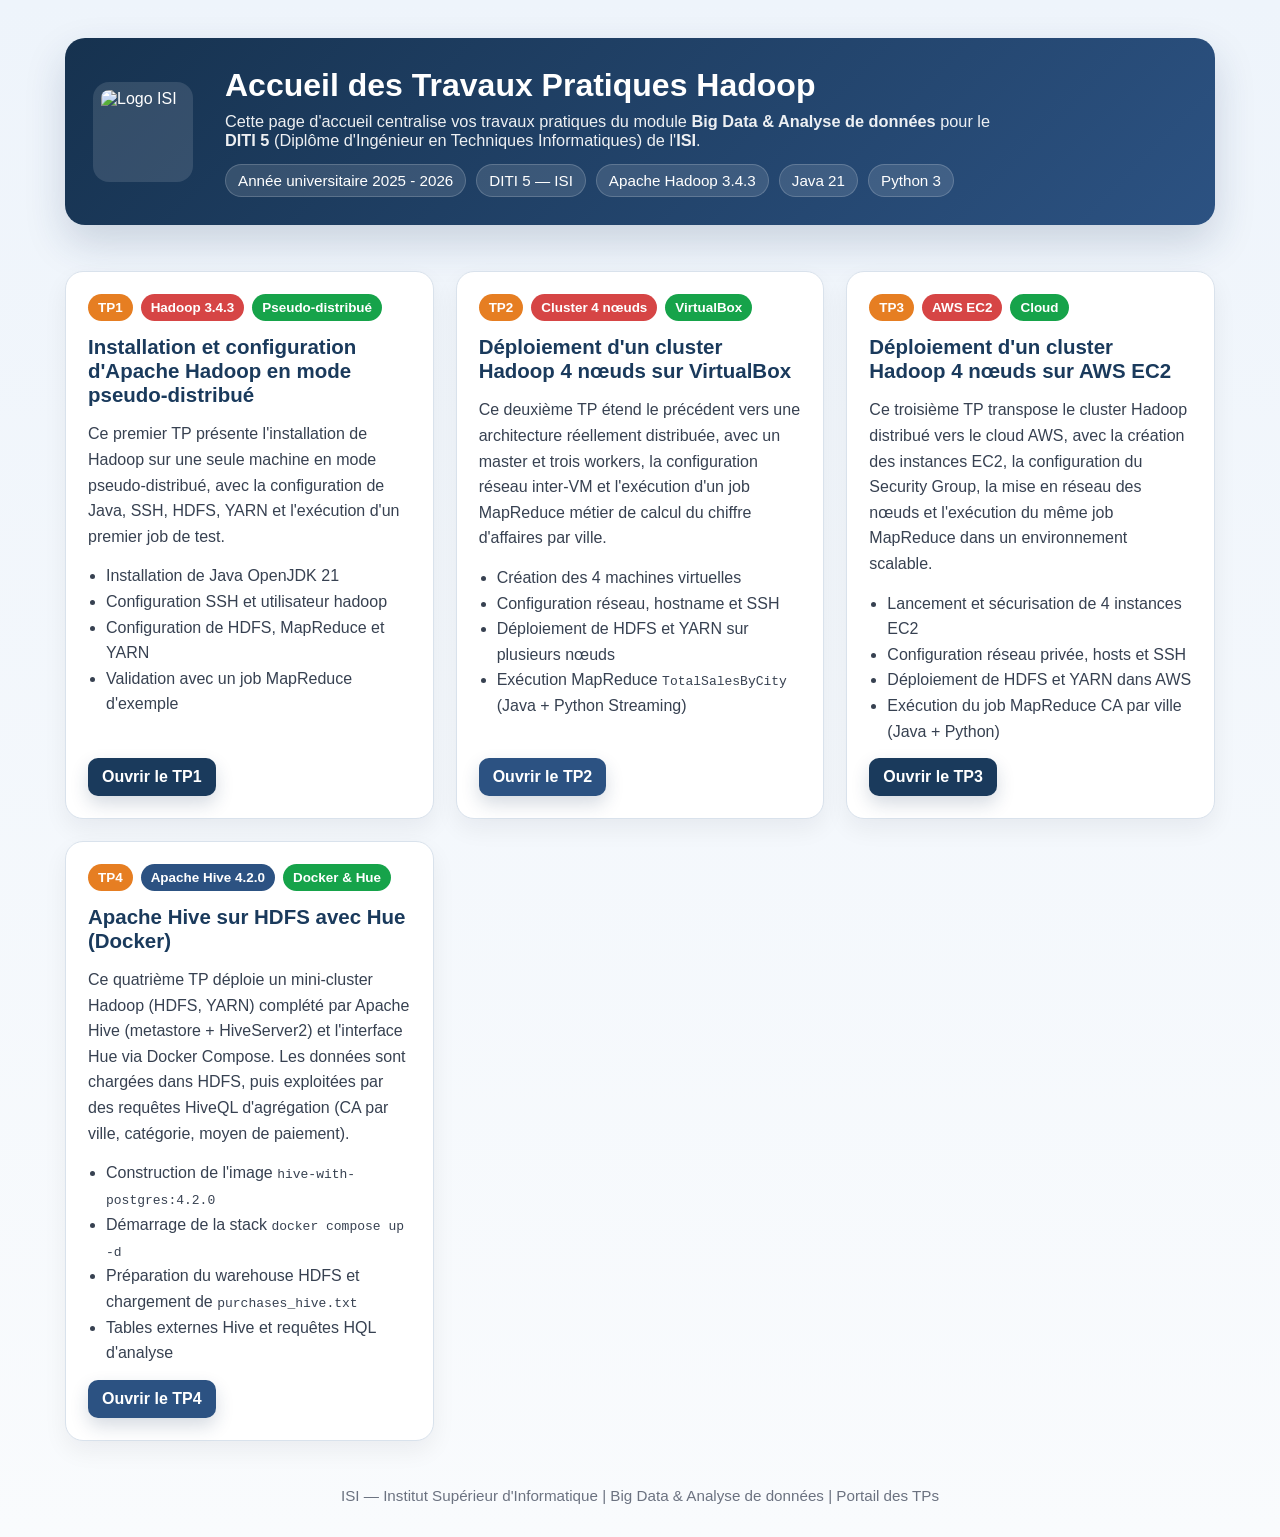
==== index.html @ 029f28c1 "Adapter le cours L3 IAGE en DITI 5 et ajouter MapReduce Python. Co-authored-by: Cursor <cursoragent@" ====
<!DOCTYPE html>
<html lang="fr">
<head>
  <meta charset="UTF-8">
  <meta name="viewport" content="width=device-width, initial-scale=1.0">
  <title>Accueil - Travaux Pratiques Hadoop</title>
  <style>
    :root {
      --primary: #1a3a5c;
      --primary-2: #2c5282;
      --accent: #e67e22;
      --bg: #f4f7fb;
      --card: #ffffff;
      --text: #1f2937;
      --muted: #6b7280;
      --border: #d9e2ec;
      --success: #1f9d55;
    }
    * { box-sizing: border-box; }
    body {
      margin: 0;
      font-family: 'Segoe UI', Tahoma, Geneva, Verdana, sans-serif;
      background: linear-gradient(180deg, #eef4fb 0%, #f9fbfd 100%);
      color: var(--text);
    }
    .container {
      width: min(1150px, calc(100% - 32px));
      margin: 0 auto;
    }
    .hero {
      padding: 38px 0 28px;
    }
    .hero-box {
      background: linear-gradient(135deg, #16324f 0%, #2c5282 100%);
      color: white;
      border-radius: 20px;
      padding: 28px;
      display: grid;
      grid-template-columns: 110px 1fr;
      gap: 22px;
      align-items: center;
      box-shadow: 0 18px 40px rgba(26, 58, 92, 0.18);
    }
    .hero img {
      width: 100px;
      height: 100px;
      object-fit: contain;
      background: rgba(255,255,255,0.12);
      border-radius: 16px;
      padding: 8px;
    }
    .hero h1 {
      margin: 0 0 8px;
      font-size: 2rem;
      line-height: 1.2;
    }
    .hero p {
      margin: 0;
      color: rgba(255,255,255,0.92);
      max-width: 780px;
      font-size: 1.02rem;
    }
    .meta {
      display: flex;
      flex-wrap: wrap;
      gap: 10px;
      margin-top: 14px;
    }
    .chip {
      background: rgba(255,255,255,0.12);
      border: 1px solid rgba(255,255,255,0.18);
      border-radius: 999px;
      padding: 7px 12px;
      font-size: 0.95rem;
    }
    .section-title {
      margin: 26px 0 14px;
      color: var(--primary);
      font-size: 1.4rem;
    }
    .intro {
      background: white;
      border: 1px solid var(--border);
      border-radius: 18px;
      padding: 20px 22px;
      box-shadow: 0 10px 24px rgba(15, 23, 42, 0.05);
    }
    .grid {
      display: grid;
      grid-template-columns: repeat(auto-fit, minmax(310px, 1fr));
      gap: 22px;
      margin: 18px 0 38px;
    }
    .card {
      background: var(--card);
      border: 1px solid var(--border);
      border-radius: 18px;
      padding: 22px;
      box-shadow: 0 10px 24px rgba(15, 23, 42, 0.06);
      display: flex;
      flex-direction: column;
      gap: 14px;
    }
    .card h3 {
      margin: 0;
      color: var(--primary);
      font-size: 1.28rem;
    }
    .badge-row {
      display: flex;
      gap: 8px;
      flex-wrap: wrap;
    }
    .badge {
      display: inline-block;
      padding: 6px 10px;
      border-radius: 999px;
      font-size: 0.84rem;
      font-weight: 700;
      color: white;
    }
    .b1 { background: #e67e22; }
    .b2 { background: #d64545; }
    .b3 { background: #16a34a; }
    .b4 { background: #2c5282; }
    .card p {
      margin: 0;
      color: #374151;
      line-height: 1.6;
    }
    .list {
      margin: 0;
      padding-left: 18px;
      color: #374151;
      line-height: 1.6;
    }
    .actions {
      margin-top: auto;
      display: flex;
      gap: 10px;
      flex-wrap: wrap;
    }
    .btn {
      display: inline-block;
      text-decoration: none;
      background: var(--primary);
      color: white;
      padding: 10px 14px;
      border-radius: 10px;
      font-weight: 600;
      box-shadow: 0 8px 18px rgba(26, 58, 92, 0.18);
    }
    .btn.secondary {
      background: var(--primary-2);
    }
    .info-strip {
      background: #edf7ff;
      border-left: 5px solid #2196f3;
      color: #0c5460;
      padding: 14px 16px;
      border-radius: 10px;
      margin-bottom: 28px;
    }
    footer {
      color: var(--muted);
      text-align: center;
      padding: 8px 0 34px;
      font-size: 0.95rem;
    }
    @media (max-width: 720px) {
      .hero-box { grid-template-columns: 1fr; text-align: center; }
      .hero img { margin: 0 auto; }
    }
  </style>
</head>
<body>
  <div class="container">
    <section class="hero">
      <div class="hero-box">
        <img src="logo.jpg" alt="Logo ISI">
        <div>
          <h1>Accueil des Travaux Pratiques Hadoop</h1>
          <p>
            Cette page d'accueil centralise vos travaux pratiques du module <strong>Big Data & Analyse de données</strong>
            pour le <strong>DITI 5</strong> (Diplôme d'Ingénieur en Techniques Informatiques) de l'<strong>ISI</strong>.
          </p>
          <div class="meta">
            <span class="chip">Année universitaire 2025 - 2026</span>
            <span class="chip">DITI 5 — ISI</span>
            <span class="chip">Apache Hadoop 3.4.3</span>
            <span class="chip">Java 21</span>
            <span class="chip">Python 3</span>
          </div>
        </div>
      </div>
    </section>




    <div class="grid">
      <article class="card">
        <div class="badge-row">
          <span class="badge b1">TP1</span>
          <span class="badge b2">Hadoop 3.4.3</span>
          <span class="badge b3">Pseudo-distribué</span>
        </div>
        <h3>Installation et configuration d'Apache Hadoop en mode pseudo-distribué</h3>
        <p>
          Ce premier TP présente l'installation de Hadoop sur une seule machine en mode pseudo-distribué, avec la configuration de Java,
          SSH, HDFS, YARN et l'exécution d'un premier job de test.
        </p>
        <ul class="list">
          <li>Installation de Java OpenJDK 21</li>
          <li>Configuration SSH et utilisateur hadoop</li>
          <li>Configuration de HDFS, MapReduce et YARN</li>
          <li>Validation avec un job MapReduce d'exemple</li>
        </ul>
        <div class="actions">
          <a class="btn" href="tp1.html">Ouvrir le TP1</a>
        </div>
      </article>

      <article class="card">
        <div class="badge-row">
          <span class="badge b1">TP2</span>
          <span class="badge b2">Cluster 4 nœuds</span>
          <span class="badge b3">VirtualBox</span>
        </div>
        <h3>Déploiement d'un cluster Hadoop 4 nœuds sur VirtualBox</h3>
        <p>
          Ce deuxième TP étend le précédent vers une architecture réellement distribuée, avec un master et trois workers,
          la configuration réseau inter-VM et l'exécution d'un job MapReduce métier de calcul du chiffre d'affaires par ville.
        </p>
        <ul class="list">
          <li>Création des 4 machines virtuelles</li>
          <li>Configuration réseau, hostname et SSH</li>
          <li>Déploiement de HDFS et YARN sur plusieurs nœuds</li>
          <li>Exécution MapReduce <code>TotalSalesByCity</code> (Java + Python Streaming)</li>
        </ul>
        <div class="actions">
          <a class="btn secondary" href="tp2.html">Ouvrir le TP2</a>
        </div>
      </article>

      <article class="card">
        <div class="badge-row">
          <span class="badge b1">TP3</span>
          <span class="badge b2">AWS EC2</span>
          <span class="badge b3">Cloud</span>
        </div>
        <h3>Déploiement d'un cluster Hadoop 4 nœuds sur AWS EC2</h3>
        <p>
          Ce troisième TP transpose le cluster Hadoop distribué vers le cloud AWS, avec la création des instances EC2,
          la configuration du Security Group, la mise en réseau des nœuds et l'exécution du même job MapReduce dans un environnement scalable.
        </p>
        <ul class="list">
          <li>Lancement et sécurisation de 4 instances EC2</li>
          <li>Configuration réseau privée, hosts et SSH</li>
          <li>Déploiement de HDFS et YARN dans AWS</li>
          <li>Exécution du job MapReduce CA par ville (Java + Python)</li>
        </ul>
        <div class="actions">
          <a class="btn" href="tp3.html">Ouvrir le TP3</a>
        </div>
      </article>

      <article class="card">
        <div class="badge-row">
          <span class="badge b1">TP4</span>
          <span class="badge b4">Apache Hive 4.2.0</span>
          <span class="badge b3">Docker &amp; Hue</span>
        </div>
        <h3>Apache Hive sur HDFS avec Hue (Docker)</h3>
        <p>
          Ce quatrième TP déploie un mini-cluster Hadoop (HDFS, YARN) complété par Apache Hive (metastore + HiveServer2) et l'interface Hue via Docker Compose.
          Les données sont chargées dans HDFS, puis exploitées par des requêtes HiveQL d'agrégation (CA par ville, catégorie, moyen de paiement).
        </p>
        <ul class="list">
          <li>Construction de l'image <code>hive-with-postgres:4.2.0</code></li>
          <li>Démarrage de la stack <code>docker compose up -d</code></li>
          <li>Préparation du warehouse HDFS et chargement de <code>purchases_hive.txt</code></li>
          <li>Tables externes Hive et requêtes HQL d'analyse</li>
        </ul>
        <div class="actions">
          <a class="btn secondary" href="tp4.html">Ouvrir le TP4</a>
        </div>
      </article>
    </div>

    <footer>
      ISI — Institut Supérieur d'Informatique | Big Data & Analyse de données | Portail des TPs
    </footer>
  </div>
</body>
</html>
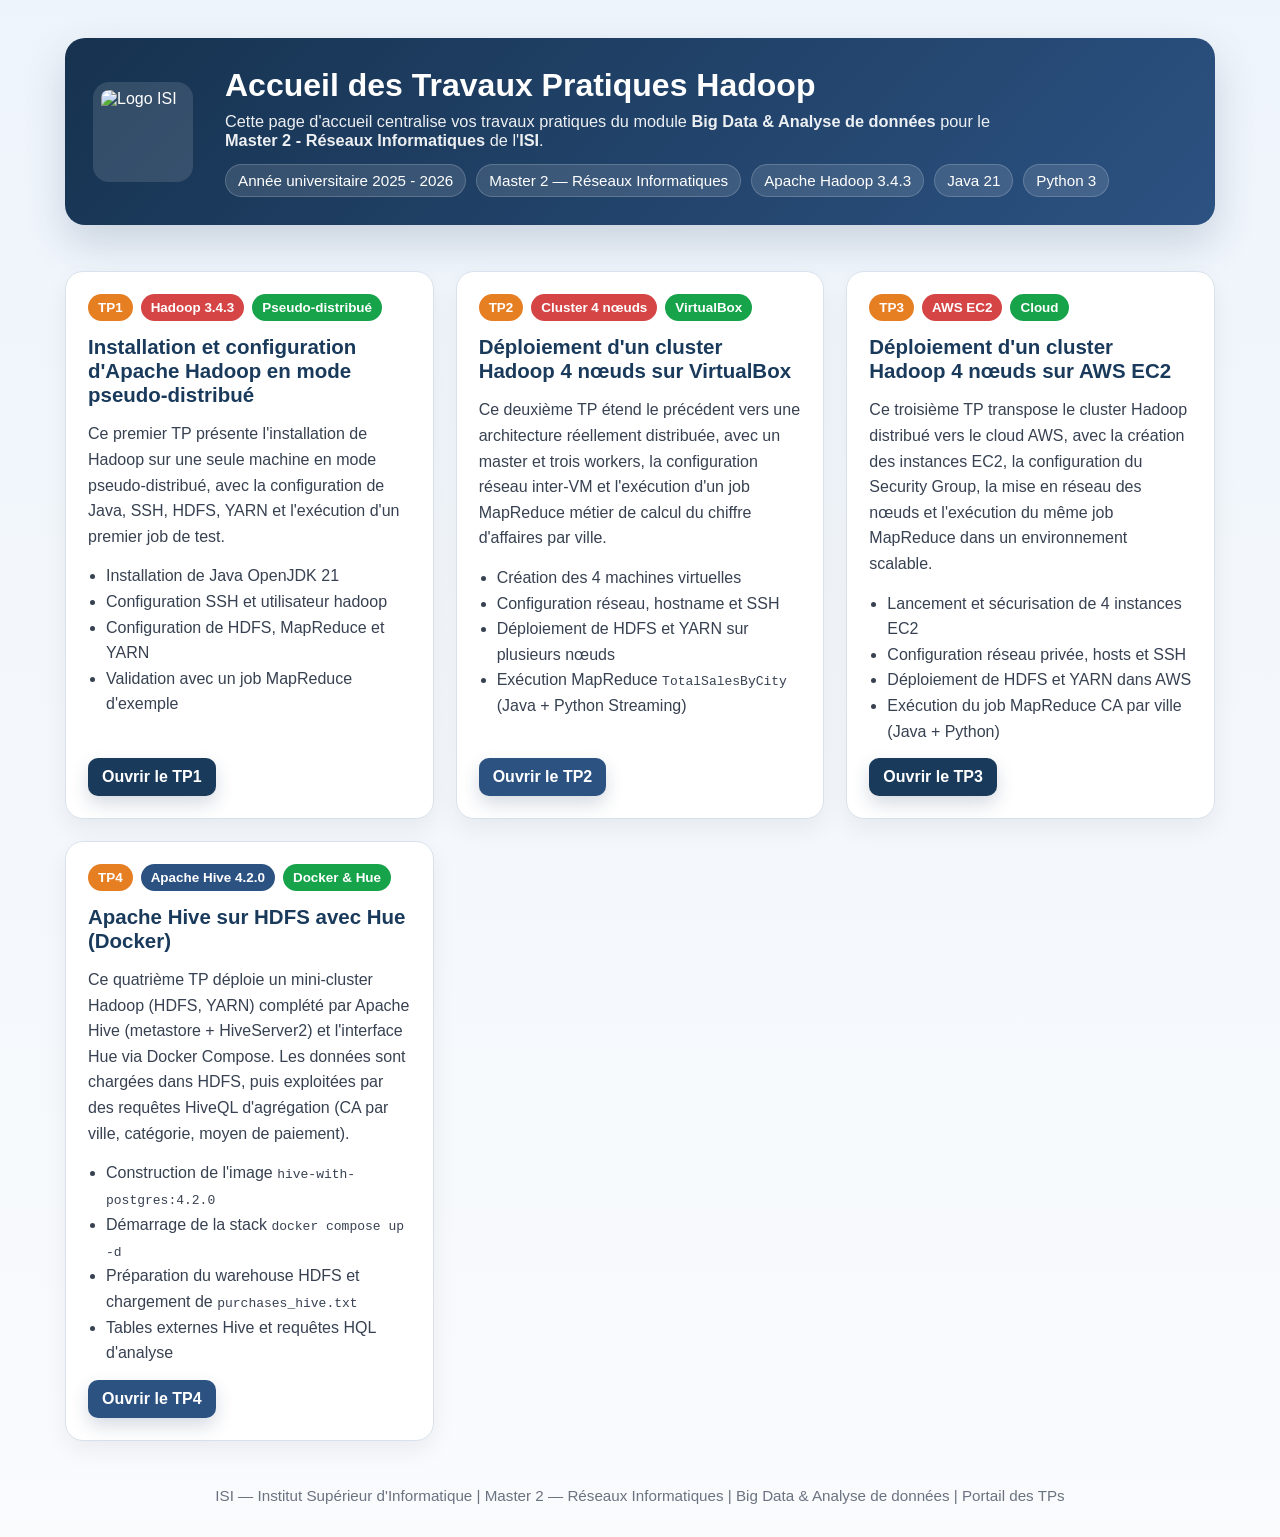
==== commit 40c43502: "Adapter les énoncés au Master 2 - Réseaux Informatiques. Co-authored-by: Cursor <cursoragent@cursor." ====
--- a/index.html
+++ b/index.html
@@ -182,11 +182,11 @@
           <h1>Accueil des Travaux Pratiques Hadoop</h1>
           <p>
             Cette page d'accueil centralise vos travaux pratiques du module <strong>Big Data & Analyse de données</strong>
-            pour le <strong>DITI 5</strong> (Diplôme d'Ingénieur en Techniques Informatiques) de l'<strong>ISI</strong>.
+            pour le <strong>Master 2 - Réseaux Informatiques</strong> de l'<strong>ISI</strong>.
           </p>
           <div class="meta">
             <span class="chip">Année universitaire 2025 - 2026</span>
-            <span class="chip">DITI 5 — ISI</span>
+            <span class="chip">Master 2 — Réseaux Informatiques</span>
             <span class="chip">Apache Hadoop 3.4.3</span>
             <span class="chip">Java 21</span>
             <span class="chip">Python 3</span>
@@ -289,7 +289,7 @@
     </div>
 
     <footer>
-      ISI — Institut Supérieur d'Informatique | Big Data & Analyse de données | Portail des TPs
+      ISI — Institut Supérieur d'Informatique | Master 2 — Réseaux Informatiques | Big Data & Analyse de données | Portail des TPs
     </footer>
   </div>
 </body>
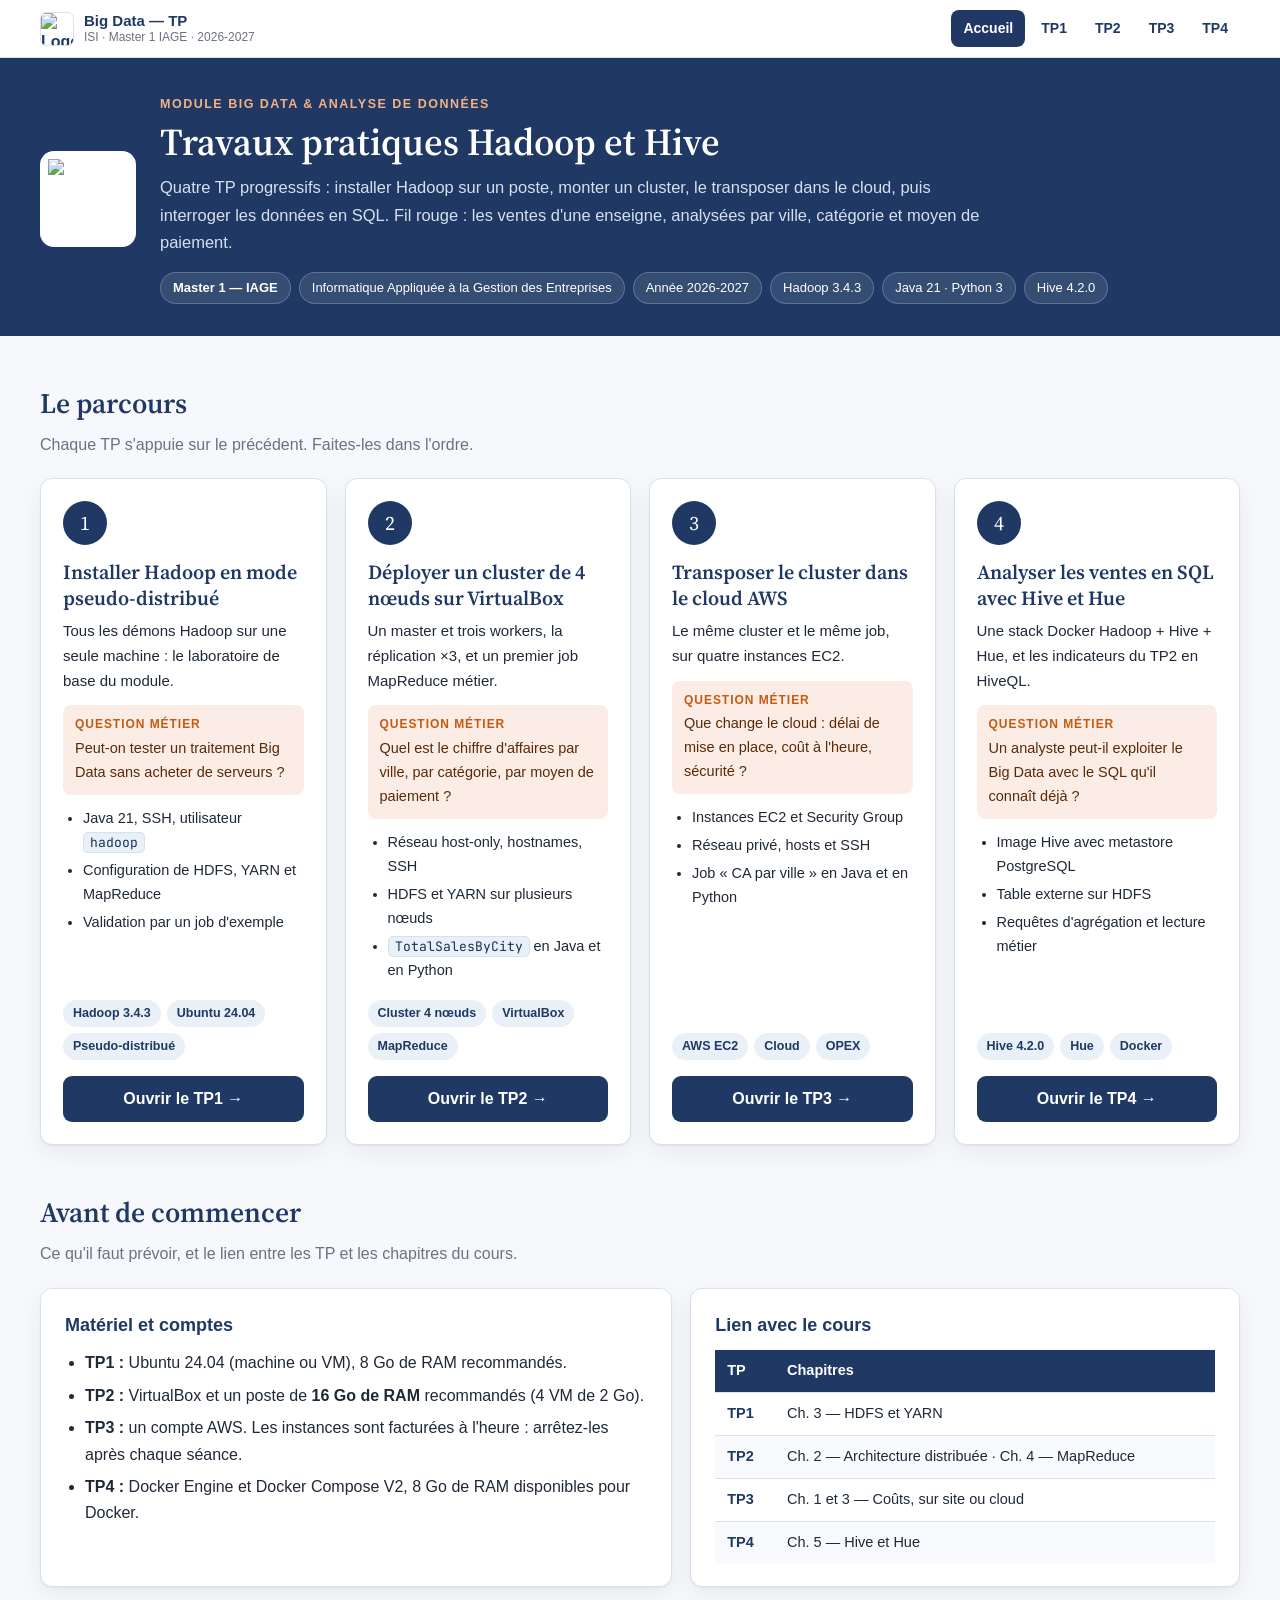
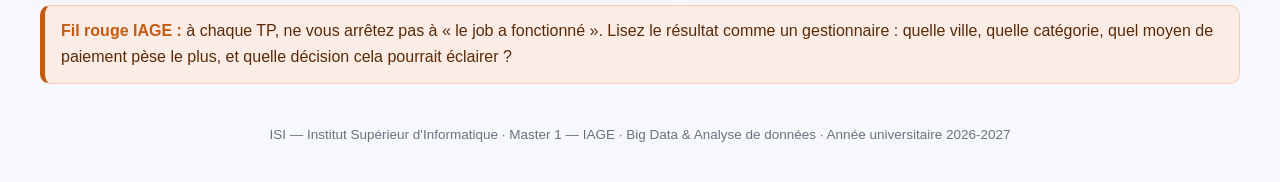
==== commit 6aea3e3d: "Adapter les travaux pratiques au Master 1 IAGE et mutualiser leur présentation. Co-authored-by: Curs" ====
--- a/index.html
+++ b/index.html
@@ -3,294 +3,172 @@
 <head>
   <meta charset="UTF-8">
   <meta name="viewport" content="width=device-width, initial-scale=1.0">
-  <title>Accueil - Travaux Pratiques Hadoop</title>
+  <title>Travaux pratiques Big Data — ISI M1 IAGE</title>
+  <meta name="description" content="Portail des travaux pratiques du module Big Data &amp; Analyse de données — ISI, Master 1 IAGE, année 2026-2027.">
+  <link rel="preconnect" href="https://fonts.googleapis.com">
+  <link rel="preconnect" href="https://fonts.gstatic.com" crossorigin>
+  <link href="https://fonts.googleapis.com/css2?family=JetBrains+Mono:wght@400;500&family=Source+Serif+4:opsz,wght@8..60,600&display=swap" rel="stylesheet">
+  <link rel="stylesheet" href="assets/tp.css">
   <style>
-    :root {
-      --primary: #1a3a5c;
-      --primary-2: #2c5282;
-      --accent: #e67e22;
-      --bg: #f4f7fb;
-      --card: #ffffff;
-      --text: #1f2937;
-      --muted: #6b7280;
-      --border: #d9e2ec;
-      --success: #1f9d55;
+    .wrap { max-width: 1240px; margin: 0 auto; padding: 0 20px; }
+    .section-title { font-family: var(--serif); font-weight: 600; color: var(--navy); font-size: 28px; margin: 44px 0 6px; }
+    .section-sub { color: var(--muted); margin: 0 0 20px; }
+    .tp-grid { display: grid; grid-template-columns: repeat(auto-fit, minmax(270px, 1fr)); gap: 18px; }
+    .tp-card { display: flex; flex-direction: column; padding: 22px; position: relative; overflow: hidden; }
+    .tp-num {
+      width: 44px; height: 44px; border-radius: 50%; display: flex; align-items: center; justify-content: center;
+      background: var(--navy); color: #fff; font-family: var(--serif); font-size: 20px; margin-bottom: 14px;
     }
-    * { box-sizing: border-box; }
-    body {
-      margin: 0;
-      font-family: 'Segoe UI', Tahoma, Geneva, Verdana, sans-serif;
-      background: linear-gradient(180deg, #eef4fb 0%, #f9fbfd 100%);
-      color: var(--text);
+    .tp-card h3 { font-family: var(--serif); font-weight: 600; color: var(--navy); font-size: 20px; line-height: 1.3; margin: 0 0 8px; }
+    .tp-card p { margin: 0 0 12px; font-size: 15px; }
+    .tp-q { background: var(--orange-tint); border-radius: 8px; padding: 10px 12px; font-size: 14.5px; color: #5a2a08; margin-bottom: 12px; }
+    .tp-q b { color: var(--orange); display: block; font-size: 12px; text-transform: uppercase; letter-spacing: .08em; margin-bottom: 2px; }
+    .tp-card ul { margin: 0 0 14px; padding-left: 20px; font-size: 14.5px; }
+    .tp-card li { margin-bottom: 4px; }
+    .tags { display: flex; flex-wrap: wrap; gap: 6px; margin: auto 0 16px; }
+    .tag { font-size: 12.5px; font-weight: 600; color: var(--navy); background: var(--navy-tint); border-radius: 999px; padding: 3px 10px; }
+    .btn {
+      display: inline-flex; align-items: center; justify-content: center; gap: 6px; text-decoration: none;
+      background: var(--navy); color: #fff; font-weight: 600; padding: 10px 16px; border-radius: 9px;
     }
-    .container {
-      width: min(1150px, calc(100% - 32px));
-      margin: 0 auto;
-    }
-    .hero {
-      padding: 38px 0 28px;
-    }
-    .hero-box {
-      background: linear-gradient(135deg, #16324f 0%, #2c5282 100%);
-      color: white;
-      border-radius: 20px;
-      padding: 28px;
-      display: grid;
-      grid-template-columns: 110px 1fr;
-      gap: 22px;
-      align-items: center;
-      box-shadow: 0 18px 40px rgba(26, 58, 92, 0.18);
-    }
-    .hero img {
-      width: 100px;
-      height: 100px;
-      object-fit: contain;
-      background: rgba(255,255,255,0.12);
-      border-radius: 16px;
-      padding: 8px;
-    }
-    .hero h1 {
-      margin: 0 0 8px;
-      font-size: 2rem;
-      line-height: 1.2;
-    }
-    .hero p {
-      margin: 0;
-      color: rgba(255,255,255,0.92);
-      max-width: 780px;
-      font-size: 1.02rem;
-    }
-    .meta {
-      display: flex;
-      flex-wrap: wrap;
-      gap: 10px;
-      margin-top: 14px;
-    }
-    .chip {
-      background: rgba(255,255,255,0.12);
-      border: 1px solid rgba(255,255,255,0.18);
-      border-radius: 999px;
-      padding: 7px 12px;
-      font-size: 0.95rem;
-    }
-    .section-title {
-      margin: 26px 0 14px;
-      color: var(--primary);
-      font-size: 1.4rem;
-    }
-    .intro {
-      background: white;
-      border: 1px solid var(--border);
-      border-radius: 18px;
-      padding: 20px 22px;
-      box-shadow: 0 10px 24px rgba(15, 23, 42, 0.05);
-    }
-    .grid {
-      display: grid;
-      grid-template-columns: repeat(auto-fit, minmax(310px, 1fr));
-      gap: 22px;
-      margin: 18px 0 38px;
-    }
-    .card {
-      background: var(--card);
-      border: 1px solid var(--border);
-      border-radius: 18px;
-      padding: 22px;
-      box-shadow: 0 10px 24px rgba(15, 23, 42, 0.06);
-      display: flex;
-      flex-direction: column;
-      gap: 14px;
-    }
-    .card h3 {
-      margin: 0;
-      color: var(--primary);
-      font-size: 1.28rem;
-    }
-    .badge-row {
-      display: flex;
-      gap: 8px;
-      flex-wrap: wrap;
-    }
-    .badge {
-      display: inline-block;
-      padding: 6px 10px;
-      border-radius: 999px;
-      font-size: 0.84rem;
-      font-weight: 700;
-      color: white;
-    }
-    .b1 { background: #e67e22; }
-    .b2 { background: #d64545; }
-    .b3 { background: #16a34a; }
-    .b4 { background: #2c5282; }
-    .card p {
-      margin: 0;
-      color: #374151;
-      line-height: 1.6;
-    }
-    .list {
-      margin: 0;
-      padding-left: 18px;
-      color: #374151;
-      line-height: 1.6;
-    }
-    .actions {
-      margin-top: auto;
-      display: flex;
-      gap: 10px;
-      flex-wrap: wrap;
-    }
-    .btn {
-      display: inline-block;
-      text-decoration: none;
-      background: var(--primary);
-      color: white;
-      padding: 10px 14px;
-      border-radius: 10px;
-      font-weight: 600;
-      box-shadow: 0 8px 18px rgba(26, 58, 92, 0.18);
-    }
-    .btn.secondary {
-      background: var(--primary-2);
-    }
-    .info-strip {
-      background: #edf7ff;
-      border-left: 5px solid #2196f3;
-      color: #0c5460;
-      padding: 14px 16px;
-      border-radius: 10px;
-      margin-bottom: 28px;
-    }
-    footer {
-      color: var(--muted);
-      text-align: center;
-      padding: 8px 0 34px;
-      font-size: 0.95rem;
-    }
-    @media (max-width: 720px) {
-      .hero-box { grid-template-columns: 1fr; text-align: center; }
-      .hero img { margin: 0 auto; }
-    }
+    .btn:hover { background: var(--orange); color: #fff; }
+    .two-col { display: grid; grid-template-columns: 1.15fr 1fr; gap: 18px; }
+    .two-col .card { padding: 22px 24px; }
+    .two-col h3 { margin: 0 0 10px; color: var(--navy); font-size: 18px; }
+    .two-col ul { margin: 0; padding-left: 20px; }
+    .two-col li { margin-bottom: 6px; }
+    .map td:first-child { white-space: nowrap; font-weight: 600; color: var(--navy); }
+    .fil { margin-top: 18px; }
+    @media (max-width: 860px) { .two-col { grid-template-columns: 1fr; } }
   </style>
 </head>
 <body>
-  <div class="container">
-    <section class="hero">
-      <div class="hero-box">
-        <img src="logo.jpg" alt="Logo ISI">
-        <div>
-          <h1>Accueil des Travaux Pratiques Hadoop</h1>
-          <p>
-            Cette page d'accueil centralise vos travaux pratiques du module <strong>Big Data & Analyse de données</strong>
-            pour le <strong>Master 2 - Réseaux Informatiques</strong> de l'<strong>ISI</strong>.
-          </p>
-          <div class="meta">
-            <span class="chip">Année universitaire 2025 - 2026</span>
-            <span class="chip">Master 2 — Réseaux Informatiques</span>
-            <span class="chip">Apache Hadoop 3.4.3</span>
-            <span class="chip">Java 21</span>
-            <span class="chip">Python 3</span>
-          </div>
-        </div>
+<header class="topbar">
+  <div class="topbar-inner">
+    <a class="brand" href="index.html"><img src="logo.jpg" alt="Logo ISI"><span>Big Data — TP<small>ISI · Master 1 IAGE · 2026-2027</small></span></a>
+    <nav class="nav" aria-label="Navigation des TP">
+      <a href="index.html">Accueil</a>
+      <a href="tp1.html">TP1</a>
+      <a href="tp2.html">TP2</a>
+      <a href="tp3.html">TP3</a>
+      <a href="tp4.html">TP4</a>
+    </nav>
+  </div>
+</header>
+
+<header class="doc-hero">
+  <div class="doc-hero-inner">
+    <div class="logo-tile"><img src="logo.jpg" alt="Logo ISI"></div>
+    <div>
+      <p class="eyebrow">Module Big Data &amp; Analyse de données</p>
+      <h1>Travaux pratiques Hadoop et Hive</h1>
+      <p class="lead">Quatre TP progressifs : installer Hadoop sur un poste, monter un cluster, le transposer dans le cloud, puis interroger les données en SQL. Fil rouge : les ventes d'une enseigne, analysées par ville, catégorie et moyen de paiement.</p>
+      <div class="chips">
+        <span class="chip"><b>Master 1 — IAGE</b></span>
+        <span class="chip">Informatique Appliquée à la Gestion des Entreprises</span>
+        <span class="chip">Année 2026-2027</span>
+        <span class="chip">Hadoop 3.4.3</span>
+        <span class="chip">Java 21 · Python 3</span>
+        <span class="chip">Hive 4.2.0</span>
       </div>
-    </section>
+    </div>
+  </div>
+</header>
 
+<main class="wrap">
+  <h2 class="section-title">Le parcours</h2>
+  <p class="section-sub">Chaque TP s'appuie sur le précédent. Faites-les dans l'ordre.</p>
 
+  <div class="tp-grid">
+    <article class="card tp-card">
+      <div class="tp-num">1</div>
+      <h3>Installer Hadoop en mode pseudo-distribué</h3>
+      <p>Tous les démons Hadoop sur une seule machine : le laboratoire de base du module.</p>
+      <div class="tp-q"><b>Question métier</b>Peut-on tester un traitement Big Data sans acheter de serveurs ?</div>
+      <ul>
+        <li>Java 21, SSH, utilisateur <code>hadoop</code></li>
+        <li>Configuration de HDFS, YARN et MapReduce</li>
+        <li>Validation par un job d'exemple</li>
+      </ul>
+      <div class="tags"><span class="tag">Hadoop 3.4.3</span><span class="tag">Ubuntu 24.04</span><span class="tag">Pseudo-distribué</span></div>
+      <a class="btn" href="tp1.html">Ouvrir le TP1 →</a>
+    </article>
 
+    <article class="card tp-card">
+      <div class="tp-num">2</div>
+      <h3>Déployer un cluster de 4 nœuds sur VirtualBox</h3>
+      <p>Un master et trois workers, la réplication ×3, et un premier job MapReduce métier.</p>
+      <div class="tp-q"><b>Question métier</b>Quel est le chiffre d'affaires par ville, par catégorie, par moyen de paiement ?</div>
+      <ul>
+        <li>Réseau host-only, hostnames, SSH</li>
+        <li>HDFS et YARN sur plusieurs nœuds</li>
+        <li><code>TotalSalesByCity</code> en Java et en Python</li>
+      </ul>
+      <div class="tags"><span class="tag">Cluster 4 nœuds</span><span class="tag">VirtualBox</span><span class="tag">MapReduce</span></div>
+      <a class="btn" href="tp2.html">Ouvrir le TP2 →</a>
+    </article>
 
-    <div class="grid">
-      <article class="card">
-        <div class="badge-row">
-          <span class="badge b1">TP1</span>
-          <span class="badge b2">Hadoop 3.4.3</span>
-          <span class="badge b3">Pseudo-distribué</span>
-        </div>
-        <h3>Installation et configuration d'Apache Hadoop en mode pseudo-distribué</h3>
-        <p>
-          Ce premier TP présente l'installation de Hadoop sur une seule machine en mode pseudo-distribué, avec la configuration de Java,
-          SSH, HDFS, YARN et l'exécution d'un premier job de test.
-        </p>
-        <ul class="list">
-          <li>Installation de Java OpenJDK 21</li>
-          <li>Configuration SSH et utilisateur hadoop</li>
-          <li>Configuration de HDFS, MapReduce et YARN</li>
-          <li>Validation avec un job MapReduce d'exemple</li>
-        </ul>
-        <div class="actions">
-          <a class="btn" href="tp1.html">Ouvrir le TP1</a>
-        </div>
-      </article>
+    <article class="card tp-card">
+      <div class="tp-num">3</div>
+      <h3>Transposer le cluster dans le cloud AWS</h3>
+      <p>Le même cluster et le même job, sur quatre instances EC2.</p>
+      <div class="tp-q"><b>Question métier</b>Que change le cloud : délai de mise en place, coût à l'heure, sécurité ?</div>
+      <ul>
+        <li>Instances EC2 et Security Group</li>
+        <li>Réseau privé, hosts et SSH</li>
+        <li>Job « CA par ville » en Java et en Python</li>
+      </ul>
+      <div class="tags"><span class="tag">AWS EC2</span><span class="tag">Cloud</span><span class="tag">OPEX</span></div>
+      <a class="btn" href="tp3.html">Ouvrir le TP3 →</a>
+    </article>
 
-      <article class="card">
-        <div class="badge-row">
-          <span class="badge b1">TP2</span>
-          <span class="badge b2">Cluster 4 nœuds</span>
-          <span class="badge b3">VirtualBox</span>
-        </div>
-        <h3>Déploiement d'un cluster Hadoop 4 nœuds sur VirtualBox</h3>
-        <p>
-          Ce deuxième TP étend le précédent vers une architecture réellement distribuée, avec un master et trois workers,
-          la configuration réseau inter-VM et l'exécution d'un job MapReduce métier de calcul du chiffre d'affaires par ville.
-        </p>
-        <ul class="list">
-          <li>Création des 4 machines virtuelles</li>
-          <li>Configuration réseau, hostname et SSH</li>
-          <li>Déploiement de HDFS et YARN sur plusieurs nœuds</li>
-          <li>Exécution MapReduce <code>TotalSalesByCity</code> (Java + Python Streaming)</li>
-        </ul>
-        <div class="actions">
-          <a class="btn secondary" href="tp2.html">Ouvrir le TP2</a>
-        </div>
-      </article>
+    <article class="card tp-card">
+      <div class="tp-num">4</div>
+      <h3>Analyser les ventes en SQL avec Hive et Hue</h3>
+      <p>Une stack Docker Hadoop + Hive + Hue, et les indicateurs du TP2 en HiveQL.</p>
+      <div class="tp-q"><b>Question métier</b>Un analyste peut-il exploiter le Big Data avec le SQL qu'il connaît déjà ?</div>
+      <ul>
+        <li>Image Hive avec metastore PostgreSQL</li>
+        <li>Table externe sur HDFS</li>
+        <li>Requêtes d'agrégation et lecture métier</li>
+      </ul>
+      <div class="tags"><span class="tag">Hive 4.2.0</span><span class="tag">Hue</span><span class="tag">Docker</span></div>
+      <a class="btn" href="tp4.html">Ouvrir le TP4 →</a>
+    </article>
+  </div>
 
-      <article class="card">
-        <div class="badge-row">
-          <span class="badge b1">TP3</span>
-          <span class="badge b2">AWS EC2</span>
-          <span class="badge b3">Cloud</span>
-        </div>
-        <h3>Déploiement d'un cluster Hadoop 4 nœuds sur AWS EC2</h3>
-        <p>
-          Ce troisième TP transpose le cluster Hadoop distribué vers le cloud AWS, avec la création des instances EC2,
-          la configuration du Security Group, la mise en réseau des nœuds et l'exécution du même job MapReduce dans un environnement scalable.
-        </p>
-        <ul class="list">
-          <li>Lancement et sécurisation de 4 instances EC2</li>
-          <li>Configuration réseau privée, hosts et SSH</li>
-          <li>Déploiement de HDFS et YARN dans AWS</li>
-          <li>Exécution du job MapReduce CA par ville (Java + Python)</li>
-        </ul>
-        <div class="actions">
-          <a class="btn" href="tp3.html">Ouvrir le TP3</a>
-        </div>
-      </article>
+  <h2 class="section-title">Avant de commencer</h2>
+  <p class="section-sub">Ce qu'il faut prévoir, et le lien entre les TP et les chapitres du cours.</p>
+  <div class="two-col">
+    <div class="card">
+      <h3>Matériel et comptes</h3>
+      <ul>
+        <li><strong>TP1 :</strong> Ubuntu 24.04 (machine ou VM), 8 Go de RAM recommandés.</li>
+        <li><strong>TP2 :</strong> VirtualBox et un poste de <strong>16 Go de RAM</strong> recommandés (4 VM de 2 Go).</li>
+        <li><strong>TP3 :</strong> un compte AWS. Les instances sont facturées à l'heure : arrêtez-les après chaque séance.</li>
+        <li><strong>TP4 :</strong> Docker Engine et Docker Compose V2, 8 Go de RAM disponibles pour Docker.</li>
+      </ul>
+    </div>
+    <div class="card">
+      <h3>Lien avec le cours</h3>
+      <table class="map">
+        <thead><tr><th>TP</th><th>Chapitres</th></tr></thead>
+        <tbody>
+          <tr><td>TP1</td><td>Ch. 3 — HDFS et YARN</td></tr>
+          <tr><td>TP2</td><td>Ch. 2 — Architecture distribuée · Ch. 4 — MapReduce</td></tr>
+          <tr><td>TP3</td><td>Ch. 1 et 3 — Coûts, sur site ou cloud</td></tr>
+          <tr><td>TP4</td><td>Ch. 5 — Hive et Hue</td></tr>
+        </tbody>
+      </table>
+    </div>
+  </div>
 
-      <article class="card">
-        <div class="badge-row">
-          <span class="badge b1">TP4</span>
-          <span class="badge b4">Apache Hive 4.2.0</span>
-          <span class="badge b3">Docker &amp; Hue</span>
-        </div>
-        <h3>Apache Hive sur HDFS avec Hue (Docker)</h3>
-        <p>
-          Ce quatrième TP déploie un mini-cluster Hadoop (HDFS, YARN) complété par Apache Hive (metastore + HiveServer2) et l'interface Hue via Docker Compose.
-          Les données sont chargées dans HDFS, puis exploitées par des requêtes HiveQL d'agrégation (CA par ville, catégorie, moyen de paiement).
-        </p>
-        <ul class="list">
-          <li>Construction de l'image <code>hive-with-postgres:4.2.0</code></li>
-          <li>Démarrage de la stack <code>docker compose up -d</code></li>
-          <li>Préparation du warehouse HDFS et chargement de <code>purchases_hive.txt</code></li>
-          <li>Tables externes Hive et requêtes HQL d'analyse</li>
-        </ul>
-        <div class="actions">
-          <a class="btn secondary" href="tp4.html">Ouvrir le TP4</a>
-        </div>
-      </article>
-    </div>
+  <div class="box box-metier fil">
+    <strong>Fil rouge IAGE :</strong> à chaque TP, ne vous arrêtez pas à « le job a fonctionné ». Lisez le résultat comme un gestionnaire : quelle ville, quelle catégorie, quel moyen de paiement pèse le plus, et quelle décision cela pourrait éclairer ?
+  </div>
+</main>
 
-    <footer>
-      ISI — Institut Supérieur d'Informatique | Master 2 — Réseaux Informatiques | Big Data & Analyse de données | Portail des TPs
-    </footer>
-  </div>
+<footer class="site-footer" style="margin-top:32px">ISI — Institut Supérieur d'Informatique · Master 1 — IAGE · Big Data &amp; Analyse de données · Année universitaire 2026-2027</footer>
+<script src="assets/tp.js"></script>
 </body>
 </html>
--- a/assets/tp.css
+++ b/assets/tp.css
@@ -0,0 +1,334 @@
+/* ==========================================================================
+   Plateforme TP Big Data — ISI — Master 1 IAGE
+   Feuille de style commune (accueil + TP1 à TP4)
+   Palette alignée sur les supports de cours : bleu marine + orange
+   ========================================================================== */
+
+:root {
+  --navy: #1f3864;
+  --navy-2: #2c4f86;
+  --navy-tint: #eaf0f8;
+  --orange: #c55a11;
+  --orange-tint: #fbede6;
+  --text: #1f2937;
+  --muted: #6b7280;
+  --border: #d9e1ec;
+  --bg: #f6f8fb;
+  --card: #ffffff;
+  --green: #1e7d4f;
+  --green-tint: #e6f4ec;
+  --blue: #1d6fb8;
+  --blue-tint: #e8f2fc;
+  --amber: #a15c00;
+  --amber-tint: #fff4df;
+
+  /* Blocs de code : fond marine et accents orange de la charte du cours */
+  --code-bg: #13233f;
+  --code-fg: #e4eaf4;
+  --code-border: #24385e;
+  --code-shell: #c55a11;
+  --code-xml: #a9c0de;
+  --code-java: #f4b183;
+  --code-python: #8fb8e8;
+  --code-yaml: #ffd98a;
+  --code-sql: #e07b39;
+  --code-docker: #6f9bd8;
+  --code-ini: #ffd98a;
+  --code-plain: #7f8fa9;
+  /* Coloration syntaxique */
+  --syn-cmd: #f4b183;      /* commandes, mots-clés : orange clair */
+  --syn-str: #a9c0de;      /* chaînes, valeurs : bleu clair */
+  --syn-var: #ffd98a;      /* variables, clés, propriétés : or */
+  --syn-num: #8fb8e8;      /* nombres, options, classes : bleu ciel */
+  --syn-com: #7f8fa9;      /* commentaires : gris bleuté */
+  --syn-punc: #aab6cb;     /* ponctuation */
+
+  --serif: "Source Serif 4", Cambria, Georgia, "Times New Roman", serif;
+  --sans: -apple-system, BlinkMacSystemFont, "Segoe UI", Roboto, "Helvetica Neue", Arial, sans-serif;
+  --mono: "JetBrains Mono", Consolas, Monaco, "Courier New", monospace;
+  --radius: 12px;
+  --shadow: 0 1px 2px rgba(15, 23, 42, .05), 0 8px 24px rgba(15, 23, 42, .06);
+}
+
+* { box-sizing: border-box; }
+html { scroll-behavior: smooth; scroll-padding-top: 84px; }
+body {
+  margin: 0;
+  background: var(--bg);
+  color: var(--text);
+  font-family: var(--sans);
+  font-size: 16px;
+  line-height: 1.65;
+  -webkit-font-smoothing: antialiased;
+}
+a { color: var(--navy-2); text-underline-offset: 2px; }
+a:hover { color: var(--orange); }
+img { max-width: 100%; }
+
+/* ---------- Barre de navigation ---------- */
+.topbar {
+  position: sticky; top: 0; z-index: 50;
+  background: rgba(255, 255, 255, .92);
+  backdrop-filter: saturate(160%) blur(8px);
+  border-bottom: 1px solid var(--border);
+}
+.topbar-inner {
+  max-width: 1240px; margin: 0 auto; padding: 10px 20px;
+  display: flex; align-items: center; justify-content: space-between; gap: 16px; flex-wrap: wrap;
+}
+.brand { display: flex; align-items: center; gap: 10px; text-decoration: none; color: var(--navy); font-weight: 700; }
+.brand img { width: 34px; height: 34px; object-fit: contain; border-radius: 6px; background: #fff; border: 1px solid var(--border); }
+.brand small { display: block; font-weight: 500; color: var(--muted); font-size: 12px; line-height: 1.2; }
+.brand span { line-height: 1.2; font-size: 15px; }
+.nav { display: flex; gap: 4px; flex-wrap: wrap; }
+.nav a {
+  text-decoration: none; color: var(--navy); font-weight: 600; font-size: 14px;
+  padding: 7px 12px; border-radius: 8px;
+}
+.nav a:hover { background: var(--navy-tint); color: var(--navy); }
+.nav a.active { background: var(--navy); color: #fff; }
+
+/* ---------- En-tête de document ---------- */
+.doc-hero {
+  background: var(--navy);
+  color: #fff;
+}
+.doc-hero-inner {
+  max-width: 1240px; margin: 0 auto; padding: 36px 20px 32px;
+  display: grid; grid-template-columns: 96px 1fr; gap: 24px; align-items: center;
+}
+.doc-hero .logo-tile {
+  width: 96px; height: 96px; background: #fff; border-radius: 14px; padding: 8px;
+  display: flex; align-items: center; justify-content: center;
+}
+.doc-hero .logo-tile img { width: 100%; height: 100%; object-fit: contain; }
+.eyebrow {
+  text-transform: uppercase; letter-spacing: .12em; font-size: 12.5px; font-weight: 700; color: #f4b183; margin: 0 0 6px;
+}
+.doc-hero h1 {
+  font-family: var(--serif); font-weight: 600; font-size: clamp(26px, 3.4vw, 38px); line-height: 1.15; margin: 0 0 10px;
+}
+.doc-hero .lead { margin: 0; color: #d7e0ee; max-width: 820px; font-size: 16.5px; }
+.chips { display: flex; flex-wrap: wrap; gap: 8px; margin-top: 16px; }
+.chip {
+  display: inline-flex; align-items: center; gap: 6px;
+  background: rgba(255, 255, 255, .1); border: 1px solid rgba(255, 255, 255, .22);
+  border-radius: 999px; padding: 4px 12px; font-size: 13px; color: #fff; white-space: nowrap;
+}
+.chip b { font-weight: 700; }
+
+/* ---------- Fiche du TP (cartes sous l'en-tête) ---------- */
+.brief {
+  max-width: 1240px; margin: -18px auto 0; padding: 0 20px;
+  display: grid; grid-template-columns: repeat(auto-fit, minmax(240px, 1fr)); gap: 14px; position: relative;
+}
+.brief .card { padding: 16px 18px; }
+.brief h3 { margin: 0 0 4px; font-size: 12.5px; text-transform: uppercase; letter-spacing: .08em; color: var(--muted); font-family: var(--sans); }
+.brief p { margin: 0; font-size: 15px; }
+.brief .card.metier { background: var(--orange-tint); border-color: #f2cdb8; }
+.brief .card.metier h3 { color: var(--orange); }
+
+.card {
+  background: var(--card); border: 1px solid var(--border); border-radius: var(--radius); box-shadow: var(--shadow);
+}
+
+/* ---------- Mise en page document : sommaire + contenu ---------- */
+.doc-layout {
+  max-width: 1240px; margin: 28px auto 0; padding: 0 20px 40px;
+  display: grid; grid-template-columns: 250px minmax(0, 1fr); gap: 32px; align-items: start;
+}
+.toc {
+  position: sticky; top: 76px; max-height: calc(100vh - 96px); overflow: auto;
+  font-size: 14px; padding: 16px 14px;
+}
+.toc h2 { font-size: 12.5px; text-transform: uppercase; letter-spacing: .1em; color: var(--muted); margin: 0 0 8px; padding: 0 8px; border: 0; font-family: var(--sans); }
+.toc ol { list-style: none; margin: 0; padding: 0; }
+.toc li { margin: 0; }
+.toc a {
+  display: block; text-decoration: none; color: var(--text); padding: 5px 8px; border-radius: 6px; line-height: 1.35;
+  border-left: 3px solid transparent;
+}
+.toc a:hover { background: var(--navy-tint); }
+.toc a.current { color: var(--navy); font-weight: 600; border-left-color: var(--orange); background: var(--navy-tint); }
+
+.doc {
+  background: var(--card); border: 1px solid var(--border); border-radius: var(--radius); box-shadow: var(--shadow);
+  padding: 8px 44px 36px; min-width: 0;
+}
+.doc > *:first-child { margin-top: 28px; }
+
+/* ---------- Titres ---------- */
+.doc h2 {
+  font-family: var(--serif); font-weight: 600; font-size: 26px; color: var(--navy); line-height: 1.25;
+  margin: 44px 0 14px; padding-top: 18px; border-top: 1px solid var(--border);
+}
+.doc > h2:first-of-type { border-top: 0; padding-top: 0; }
+.doc h3 { font-size: 19px; color: var(--navy-2); margin: 28px 0 10px; line-height: 1.3; }
+.doc h4 { font-size: 16.5px; color: var(--navy-2); margin: 22px 0 8px; }
+.doc p, .doc li { max-width: 78ch; }
+.doc ul, .doc ol { padding-left: 24px; }
+.doc li { margin-bottom: 6px; }
+.doc hr { display: none; }
+
+/* ---------- Code ---------- */
+code { font-family: var(--mono); font-size: .9em; }
+:not(pre) > code {
+  background: var(--navy-tint); color: #17325a; padding: 1px 6px; border-radius: 5px; border: 1px solid #d6e1f0;
+  overflow-wrap: anywhere;
+}
+.code-wrap { position: relative; margin: 14px 0 18px; }
+pre {
+  background: var(--code-bg); color: var(--code-fg);
+  border: 1px solid var(--code-border); border-left: 4px solid var(--code-shell); border-radius: 10px;
+  padding: 16px 18px; margin: 14px 0 18px;
+  overflow-x: auto; font-family: var(--mono); font-size: 13.5px; line-height: 1.6; tab-size: 4;
+  white-space: pre;
+}
+.code-wrap pre { margin: 0; padding-top: 30px; }
+pre code { background: transparent !important; color: inherit !important; padding: 0 !important; border: 0 !important; font-size: inherit; }
+pre.xml, pre:has(code.language-xml), pre:has(code.language-markup) { border-left-color: var(--code-xml); }
+pre.java, pre:has(code.language-java) { border-left-color: var(--code-java); }
+pre.python, pre:has(code.language-python) { border-left-color: var(--code-python); }
+pre.yaml, pre:has(code.language-yaml) { border-left-color: var(--code-yaml); }
+pre:has(code.language-sql) { border-left-color: var(--code-sql); }
+pre:has(code.language-dockerfile) { border-left-color: var(--code-docker); }
+pre:has(code.language-ini) { border-left-color: var(--code-ini); }
+pre.plain, pre:has(code:not([class*="language-"])) { border-left-color: var(--code-plain); }
+
+.code-tools {
+  position: absolute; top: 6px; right: 8px; left: 14px; display: flex; justify-content: space-between; align-items: center;
+  pointer-events: none;
+}
+.code-lang { font-family: var(--mono); font-size: 11px; color: #8a9bbb; text-transform: uppercase; letter-spacing: .08em; }
+.copy-btn {
+  pointer-events: auto; cursor: pointer;
+  background: rgba(255, 255, 255, .08); color: #d6deeb; border: 1px solid rgba(255, 255, 255, .16);
+  border-radius: 6px; font: 600 12px var(--sans); padding: 3px 9px;
+}
+.copy-btn:hover { background: rgba(255, 255, 255, .16); }
+.copy-btn.ok { background: var(--orange); border-color: var(--orange); color: #fff; }
+
+/* Coloration du shell (TP1/TP2, générée par tp.js) */
+.sh-cmd { color: var(--syn-cmd); font-weight: 600; }
+.sh-flag { color: var(--syn-num); }
+.sh-var { color: var(--syn-var); }
+.sh-str { color: var(--syn-str); }
+.sh-com { color: var(--syn-com); font-style: italic; }
+.sh-op { color: var(--syn-punc); }
+
+/* Coloration manuelle (TP1/TP2) */
+pre.xml .xml-tag { color: var(--syn-cmd); }
+pre.xml .xml-attr { color: var(--syn-var); }
+pre.xml .xml-str { color: var(--syn-str); }
+pre.xml .xml-com { color: var(--syn-com); font-style: italic; }
+pre.java .ij-kw { color: var(--syn-cmd); font-weight: 600; }
+pre.java .ij-cls { color: var(--syn-num); }
+pre.java .ij-met { color: var(--syn-var); }
+pre.java .ij-var { color: var(--code-fg); }
+pre.java .ij-str { color: var(--syn-str); }
+pre.java .ij-num { color: var(--syn-num); }
+pre.python .py-kw { color: var(--syn-cmd); font-weight: 600; }
+pre.python .py-str { color: var(--syn-str); }
+pre.python .py-com { color: var(--syn-com); font-style: italic; }
+
+/* Coloration Prism (TP3/TP4) */
+code[class*="language-"] .token.comment, code[class*="language-"] .token.prolog,
+code[class*="language-"] .token.doctype, code[class*="language-"] .token.cdata { color: var(--syn-com); font-style: italic; }
+code[class*="language-"] .token.punctuation { color: var(--syn-punc); }
+code[class*="language-"] .token.property, code[class*="language-"] .token.constant,
+code[class*="language-"] .token.symbol, code[class*="language-"] .token.key, code[class*="language-"] .token.atrule,
+code[class*="language-"] .token.attr-name, code[class*="language-"] .token.variable,
+code[class*="language-"] .token.environment, code[class*="language-"] .token.assign-left { color: var(--syn-var); }
+code[class*="language-"] .token.tag { color: var(--syn-cmd); }
+code[class*="language-"] .token.string, code[class*="language-"] .token.char,
+code[class*="language-"] .token.attr-value, code[class*="language-"] .token.inserted { color: var(--syn-str); }
+code[class*="language-"] .token.boolean, code[class*="language-"] .token.number { color: var(--syn-num); }
+code[class*="language-"] .token.operator, code[class*="language-"] .token.entity,
+code[class*="language-"] .token.url { color: var(--syn-punc); }
+code[class*="language-"] .token.parameter { color: var(--syn-num); }
+code[class*="language-"] .token.keyword, code[class*="language-"] .token.important,
+code[class*="language-"] .token.function { color: var(--syn-cmd); font-weight: 600; }
+code[class*="language-"] .token.class-name, code[class*="language-"] .token.builtin { color: var(--syn-num); }
+code[class*="language-"] .token.selector { color: var(--syn-var); }
+code.language-ini .token.selector { color: var(--syn-cmd); font-weight: 600; }
+code.language-dockerfile .token.instruction, code.language-docker .token.instruction { color: var(--syn-cmd); font-weight: 700; }
+
+/* ---------- Tableaux ---------- */
+.table-wrap { overflow-x: auto; margin: 14px 0 20px; border: 1px solid var(--border); border-radius: 10px; }
+table { width: 100%; border-collapse: collapse; font-size: 14.5px; }
+.table-wrap table { margin: 0; }
+th { background: var(--navy); color: #fff; text-align: left; font-weight: 600; padding: 9px 12px; }
+td { padding: 9px 12px; border-top: 1px solid var(--border); vertical-align: top; }
+tbody tr:nth-child(even) { background: #f8fafd; }
+
+/* ---------- Encadrés ---------- */
+.box {
+  border: 1px solid; border-left-width: 5px; border-radius: 10px; padding: 12px 16px; margin: 16px 0 20px;
+}
+.box > :first-child { margin-top: 0; }
+.box > :last-child { margin-bottom: 0; }
+.box-info { background: var(--blue-tint); border-color: #b9d6f2; border-left-color: var(--blue); color: #12395f; }
+.box-warning, .box-warn { background: var(--amber-tint); border-color: #f1d7a8; border-left-color: #e08a00; color: #5f3b00; }
+.box-success { background: var(--green-tint); border-color: #b9dfc9; border-left-color: var(--green); color: #134b31; }
+.box-metier { background: var(--orange-tint); border-color: #f2cdb8; border-left-color: var(--orange); color: #5a2a08; }
+.box-metier strong:first-child { color: var(--orange); }
+
+/* ---------- Badges (versions) ---------- */
+.badge { display: inline-block; padding: 1px 8px; border-radius: 6px; font-size: .82em; font-weight: 700; color: #fff; vertical-align: middle; background: var(--navy-2); }
+.badge-hadoop { background: #d9761f; }
+.badge-java { background: #c0392b; }
+.badge-python { background: #3776ab; }
+
+/* ---------- Diagrammes Mermaid ---------- */
+.mermaid-container {
+  background: var(--code-bg); border: 1px solid var(--code-border); border-radius: 12px;
+  padding: 24px; margin: 18px 0; text-align: center; overflow-x: auto;
+}
+.mermaid-container pre.mermaid { background: transparent; border: 0; color: #e5e7eb; text-align: center; margin: 0; white-space: pre; }
+.mermaid-container svg { max-width: 100%; height: auto; }
+.mermaid-container .flowchart-link { stroke: #f4b183 !important; }
+.mermaid-container marker path { fill: #7dd3fc !important; stroke: #f4b183 !important; }
+.mermaid-container .edgeLabel { color: #e5e7eb !important; background-color: var(--code-bg) !important; padding: 2px 6px !important; }
+.mermaid-container .cluster-label { color: #e5e7eb !important; }
+.archi-legend { font-size: 14.5px; color: #374151; margin: 8px 0 18px; }
+
+/* ---------- Navigation bas de page + pied ---------- */
+.pager {
+  display: flex; justify-content: space-between; gap: 12px; margin-top: 40px; padding-top: 20px; border-top: 1px solid var(--border);
+}
+.pager a {
+  flex: 1; text-decoration: none; border: 1px solid var(--border); border-radius: 10px; padding: 12px 16px; color: var(--navy);
+}
+.pager a:hover { border-color: var(--navy-2); background: var(--navy-tint); }
+.pager small { display: block; color: var(--muted); font-size: 12.5px; }
+.pager .next { text-align: right; }
+.site-footer {
+  text-align: center; color: var(--muted); font-size: 13.5px; padding: 8px 20px 36px;
+}
+
+/* ---------- Responsive ---------- */
+@media (max-width: 980px) {
+  .doc-layout { grid-template-columns: 1fr; }
+  .toc { position: static; max-height: none; }
+}
+@media (max-width: 640px) {
+  .doc { padding: 4px 18px 24px; }
+  .doc-hero-inner { grid-template-columns: 1fr; }
+  .doc-hero .logo-tile { width: 72px; height: 72px; }
+  pre { font-size: 12.5px; }
+}
+
+/* ---------- Impression (A4) ---------- */
+@page { size: A4 portrait; margin: 1.8cm; }
+@media print {
+  body { background: #fff; font-size: 10.5pt; }
+  .topbar, .toc, .copy-btn, .pager { display: none !important; }
+  .doc-hero { background: #fff; color: var(--navy); border-bottom: 2px solid var(--navy); }
+  .doc-hero .lead, .eyebrow { color: var(--text); }
+  .chip { color: var(--navy); border-color: var(--border); background: #fff; }
+  .brief { margin-top: 12px; }
+  .doc-layout { display: block; margin: 12px 0 0; padding: 0; }
+  .doc, .card { box-shadow: none; border: 0; padding: 0; }
+  pre { white-space: pre-wrap; font-size: 8.5pt; break-inside: avoid; }
+  .doc h2 { break-after: avoid; }
+}
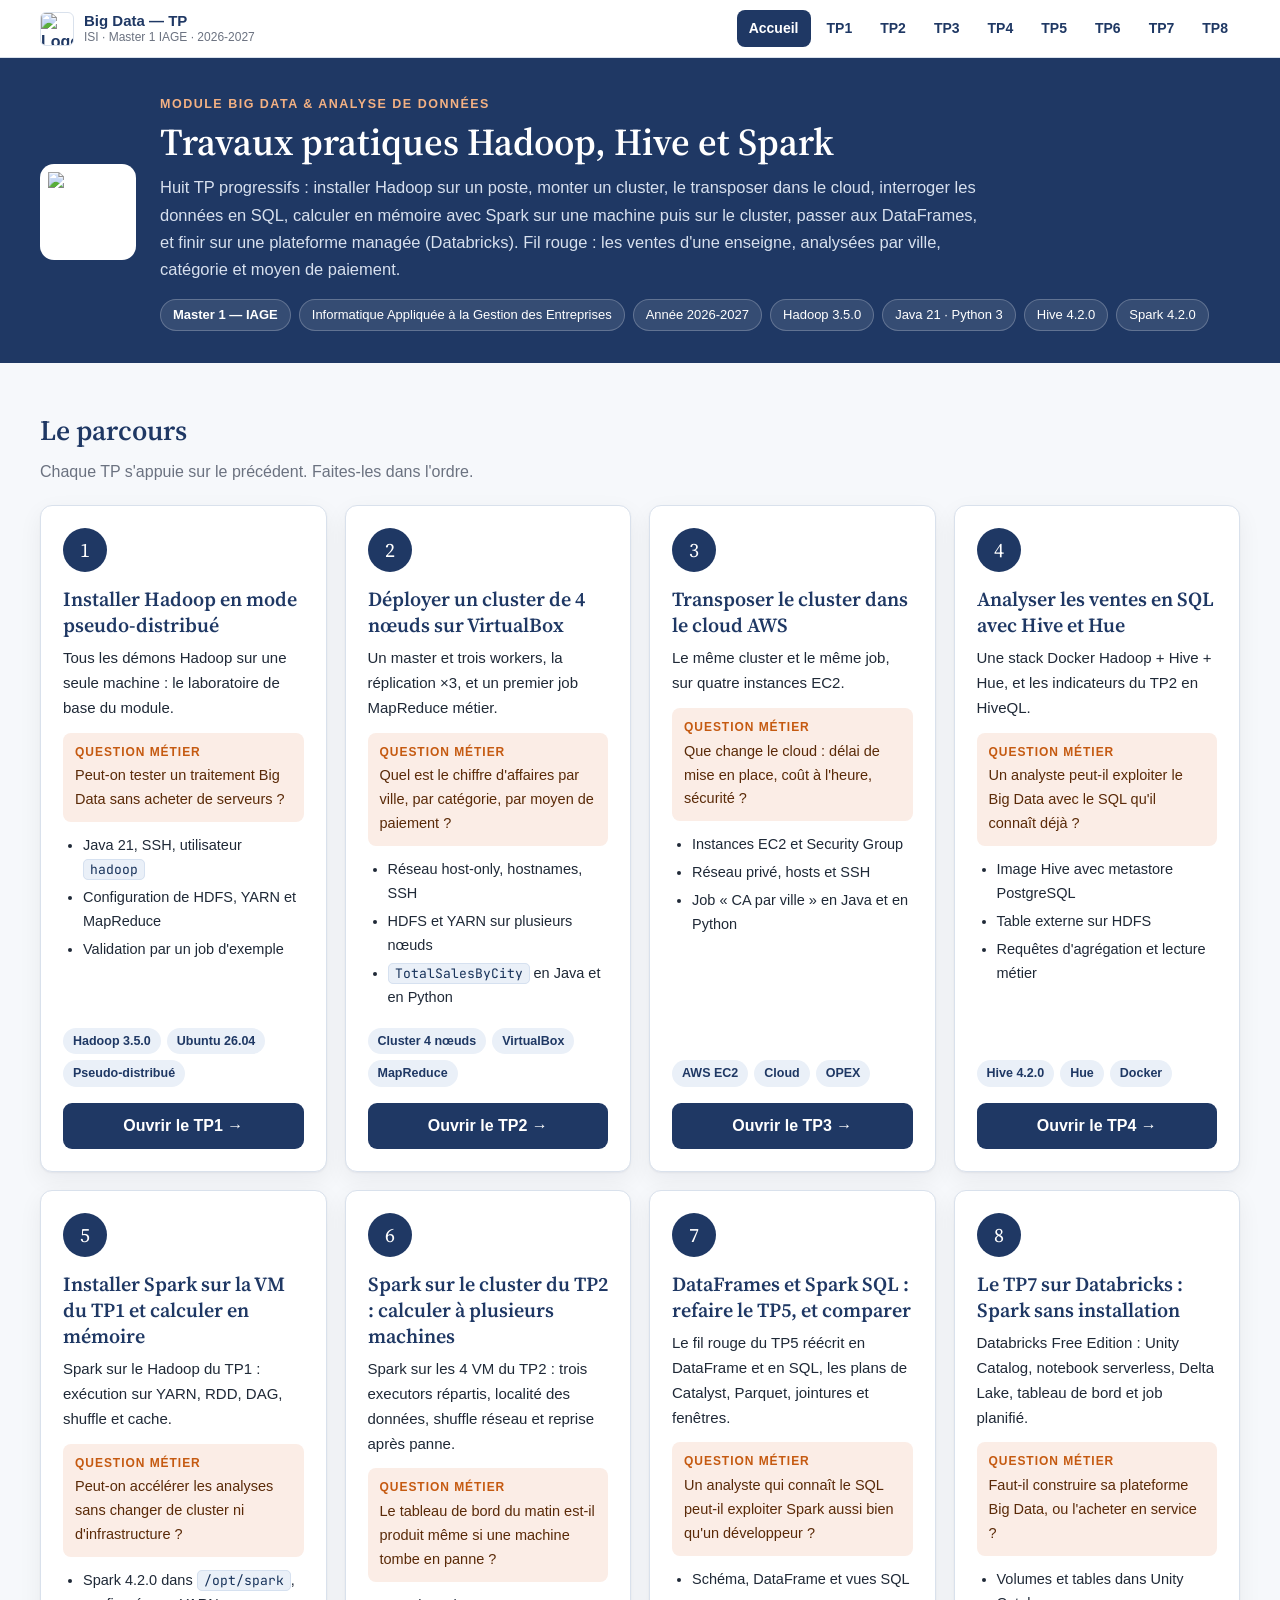
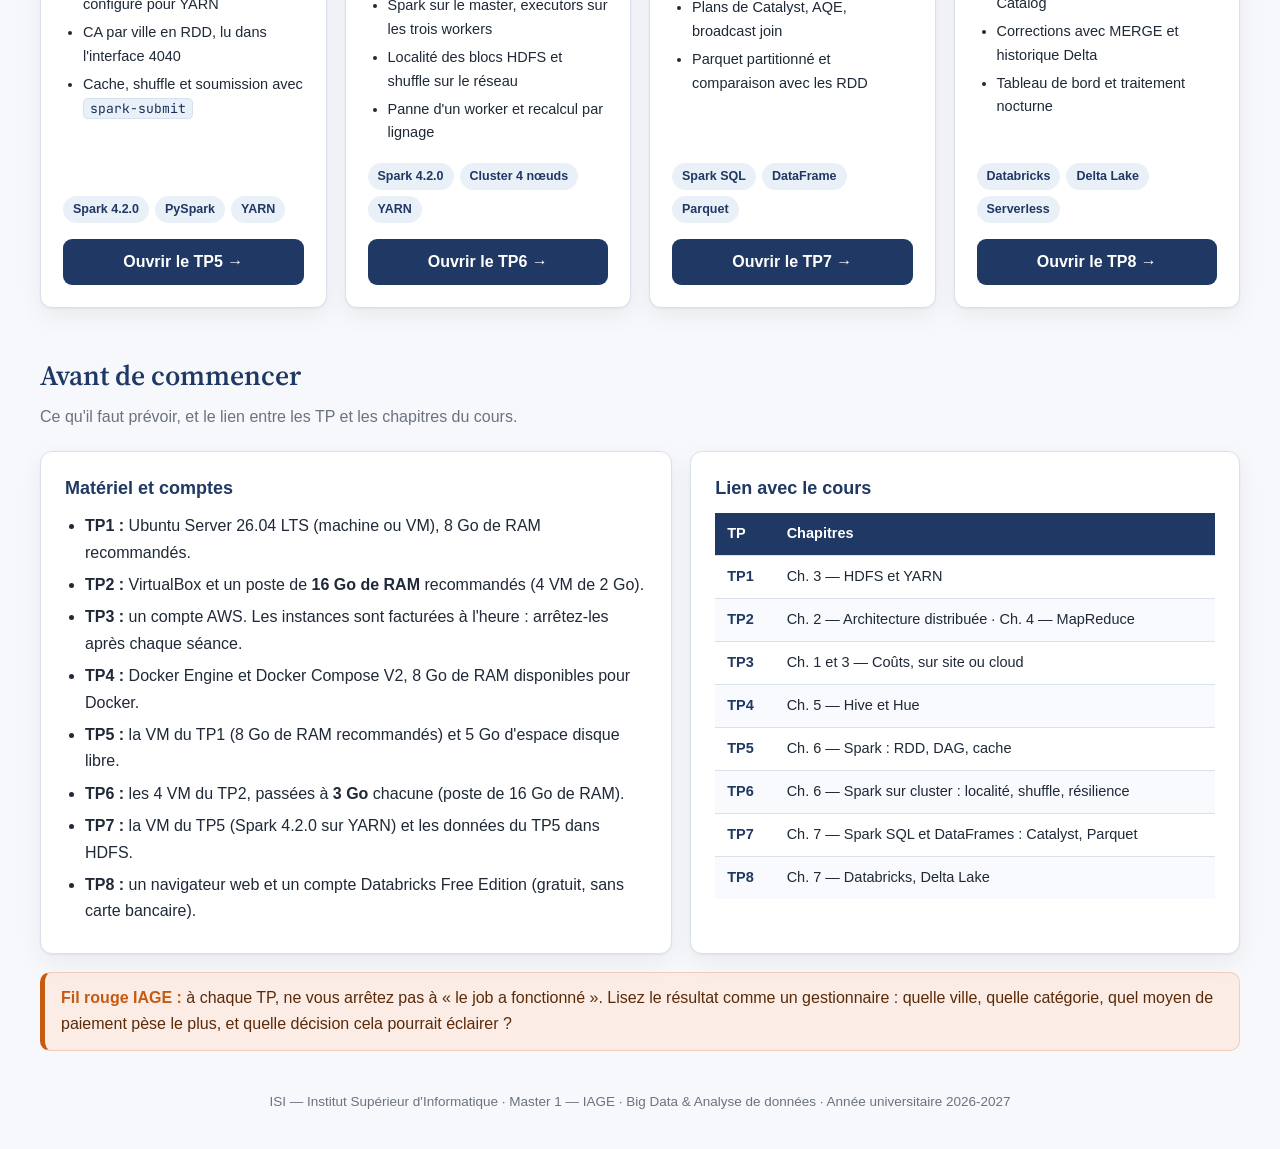
==== commit 52757a60: "SPARK" ====
--- a/index.html
+++ b/index.html
@@ -52,6 +52,10 @@
       <a href="tp2.html">TP2</a>
       <a href="tp3.html">TP3</a>
       <a href="tp4.html">TP4</a>
+      <a href="tp5.html">TP5</a>
+      <a href="tp6.html">TP6</a>
+      <a href="tp7.html">TP7</a>
+      <a href="tp8.html">TP8</a>
     </nav>
   </div>
 </header>
@@ -61,15 +65,16 @@
     <div class="logo-tile"><img src="logo.jpg" alt="Logo ISI"></div>
     <div>
       <p class="eyebrow">Module Big Data &amp; Analyse de données</p>
-      <h1>Travaux pratiques Hadoop et Hive</h1>
-      <p class="lead">Quatre TP progressifs : installer Hadoop sur un poste, monter un cluster, le transposer dans le cloud, puis interroger les données en SQL. Fil rouge : les ventes d'une enseigne, analysées par ville, catégorie et moyen de paiement.</p>
+      <h1>Travaux pratiques Hadoop, Hive et Spark</h1>
+      <p class="lead">Huit TP progressifs : installer Hadoop sur un poste, monter un cluster, le transposer dans le cloud, interroger les données en SQL, calculer en mémoire avec Spark sur une machine puis sur le cluster, passer aux DataFrames, et finir sur une plateforme managée (Databricks). Fil rouge : les ventes d'une enseigne, analysées par ville, catégorie et moyen de paiement.</p>
       <div class="chips">
         <span class="chip"><b>Master 1 — IAGE</b></span>
         <span class="chip">Informatique Appliquée à la Gestion des Entreprises</span>
         <span class="chip">Année 2026-2027</span>
-        <span class="chip">Hadoop 3.4.3</span>
+        <span class="chip">Hadoop 3.5.0</span>
         <span class="chip">Java 21 · Python 3</span>
         <span class="chip">Hive 4.2.0</span>
+        <span class="chip">Spark 4.2.0</span>
       </div>
     </div>
   </div>
@@ -90,7 +95,7 @@
         <li>Configuration de HDFS, YARN et MapReduce</li>
         <li>Validation par un job d'exemple</li>
       </ul>
-      <div class="tags"><span class="tag">Hadoop 3.4.3</span><span class="tag">Ubuntu 24.04</span><span class="tag">Pseudo-distribué</span></div>
+      <div class="tags"><span class="tag">Hadoop 3.5.0</span><span class="tag">Ubuntu 26.04</span><span class="tag">Pseudo-distribué</span></div>
       <a class="btn" href="tp1.html">Ouvrir le TP1 →</a>
     </article>
 
@@ -134,6 +139,62 @@
       </ul>
       <div class="tags"><span class="tag">Hive 4.2.0</span><span class="tag">Hue</span><span class="tag">Docker</span></div>
       <a class="btn" href="tp4.html">Ouvrir le TP4 →</a>
+    </article>
+
+    <article class="card tp-card">
+      <div class="tp-num">5</div>
+      <h3>Installer Spark sur la VM du TP1 et calculer en mémoire</h3>
+      <p>Spark sur le Hadoop du TP1 : exécution sur YARN, RDD, DAG, shuffle et cache.</p>
+      <div class="tp-q"><b>Question métier</b>Peut-on accélérer les analyses sans changer de cluster ni d'infrastructure ?</div>
+      <ul>
+        <li>Spark 4.2.0 dans <code>/opt/spark</code>, configuré pour YARN</li>
+        <li>CA par ville en RDD, lu dans l'interface 4040</li>
+        <li>Cache, shuffle et soumission avec <code>spark-submit</code></li>
+      </ul>
+      <div class="tags"><span class="tag">Spark 4.2.0</span><span class="tag">PySpark</span><span class="tag">YARN</span></div>
+      <a class="btn" href="tp5.html">Ouvrir le TP5 →</a>
+    </article>
+
+    <article class="card tp-card">
+      <div class="tp-num">6</div>
+      <h3>Spark sur le cluster du TP2 : calculer à plusieurs machines</h3>
+      <p>Spark sur les 4 VM du TP2 : trois executors répartis, localité des données, shuffle réseau et reprise après panne.</p>
+      <div class="tp-q"><b>Question métier</b>Le tableau de bord du matin est-il produit même si une machine tombe en panne ?</div>
+      <ul>
+        <li>Spark sur le master, executors sur les trois workers</li>
+        <li>Localité des blocs HDFS et shuffle sur le réseau</li>
+        <li>Panne d'un worker et recalcul par lignage</li>
+      </ul>
+      <div class="tags"><span class="tag">Spark 4.2.0</span><span class="tag">Cluster 4 nœuds</span><span class="tag">YARN</span></div>
+      <a class="btn" href="tp6.html">Ouvrir le TP6 →</a>
+    </article>
+
+    <article class="card tp-card">
+      <div class="tp-num">7</div>
+      <h3>DataFrames et Spark SQL : refaire le TP5, et comparer</h3>
+      <p>Le fil rouge du TP5 réécrit en DataFrame et en SQL, les plans de Catalyst, Parquet, jointures et fenêtres.</p>
+      <div class="tp-q"><b>Question métier</b>Un analyste qui connaît le SQL peut-il exploiter Spark aussi bien qu'un développeur ?</div>
+      <ul>
+        <li>Schéma, DataFrame et vues SQL</li>
+        <li>Plans de Catalyst, AQE, broadcast join</li>
+        <li>Parquet partitionné et comparaison avec les RDD</li>
+      </ul>
+      <div class="tags"><span class="tag">Spark SQL</span><span class="tag">DataFrame</span><span class="tag">Parquet</span></div>
+      <a class="btn" href="tp7.html">Ouvrir le TP7 →</a>
+    </article>
+
+    <article class="card tp-card">
+      <div class="tp-num">8</div>
+      <h3>Le TP7 sur Databricks : Spark sans installation</h3>
+      <p>Databricks Free Edition : Unity Catalog, notebook serverless, Delta Lake, tableau de bord et job planifié.</p>
+      <div class="tp-q"><b>Question métier</b>Faut-il construire sa plateforme Big Data, ou l'acheter en service ?</div>
+      <ul>
+        <li>Volumes et tables dans Unity Catalog</li>
+        <li>Corrections avec MERGE et historique Delta</li>
+        <li>Tableau de bord et traitement nocturne</li>
+      </ul>
+      <div class="tags"><span class="tag">Databricks</span><span class="tag">Delta Lake</span><span class="tag">Serverless</span></div>
+      <a class="btn" href="tp8.html">Ouvrir le TP8 →</a>
     </article>
   </div>
 
@@ -143,10 +204,14 @@
     <div class="card">
       <h3>Matériel et comptes</h3>
       <ul>
-        <li><strong>TP1 :</strong> Ubuntu 24.04 (machine ou VM), 8 Go de RAM recommandés.</li>
+        <li><strong>TP1 :</strong> Ubuntu Server 26.04 LTS (machine ou VM), 8 Go de RAM recommandés.</li>
         <li><strong>TP2 :</strong> VirtualBox et un poste de <strong>16 Go de RAM</strong> recommandés (4 VM de 2 Go).</li>
         <li><strong>TP3 :</strong> un compte AWS. Les instances sont facturées à l'heure : arrêtez-les après chaque séance.</li>
         <li><strong>TP4 :</strong> Docker Engine et Docker Compose V2, 8 Go de RAM disponibles pour Docker.</li>
+        <li><strong>TP5 :</strong> la VM du TP1 (8 Go de RAM recommandés) et 5 Go d'espace disque libre.</li>
+        <li><strong>TP6 :</strong> les 4 VM du TP2, passées à <strong>3 Go</strong> chacune (poste de 16 Go de RAM).</li>
+        <li><strong>TP7 :</strong> la VM du TP5 (Spark 4.2.0 sur YARN) et les données du TP5 dans HDFS.</li>
+        <li><strong>TP8 :</strong> un navigateur web et un compte Databricks Free Edition (gratuit, sans carte bancaire).</li>
       </ul>
     </div>
     <div class="card">
@@ -158,6 +223,10 @@
           <tr><td>TP2</td><td>Ch. 2 — Architecture distribuée · Ch. 4 — MapReduce</td></tr>
           <tr><td>TP3</td><td>Ch. 1 et 3 — Coûts, sur site ou cloud</td></tr>
           <tr><td>TP4</td><td>Ch. 5 — Hive et Hue</td></tr>
+          <tr><td>TP5</td><td>Ch. 6 — Spark : RDD, DAG, cache</td></tr>
+          <tr><td>TP6</td><td>Ch. 6 — Spark sur cluster : localité, shuffle, résilience</td></tr>
+          <tr><td>TP7</td><td>Ch. 7 — Spark SQL et DataFrames : Catalyst, Parquet</td></tr>
+          <tr><td>TP8</td><td>Ch. 7 — Databricks, Delta Lake</td></tr>
         </tbody>
       </table>
     </div>
--- a/assets/tp.css
+++ b/assets/tp.css
@@ -193,7 +193,7 @@
 pre:has(code.language-sql) { border-left-color: var(--code-sql); }
 pre:has(code.language-dockerfile) { border-left-color: var(--code-docker); }
 pre:has(code.language-ini) { border-left-color: var(--code-ini); }
-pre.plain, pre:has(code:not([class*="language-"])) { border-left-color: var(--code-plain); }
+pre.plain, pre:has(code:not([class*="language-"]):not([class^="hl-"])) { border-left-color: var(--code-plain); }
 
 .code-tools {
   position: absolute; top: 6px; right: 8px; left: 14px; display: flex; justify-content: space-between; align-items: center;
@@ -216,11 +216,40 @@
 .sh-com { color: var(--syn-com); font-style: italic; }
 .sh-op { color: var(--syn-punc); }
 
+/* Coloration SQL / HiveQL (TP4, générée par tp.js) */
+.sql-kw { color: var(--syn-cmd); font-weight: 600; }
+.sql-fn { color: var(--syn-var); }
+.sql-type { color: var(--syn-num); }
+.sql-str { color: var(--syn-str); }
+.sql-num { color: var(--syn-num); }
+.sql-com { color: var(--syn-com); font-style: italic; }
+.sql-op { color: var(--syn-punc); }
+
+/* Coloration YAML / INI / Dockerfile / Java (générée par tp.js) */
+.tk-kw { color: var(--syn-cmd); font-weight: 600; }
+.tk-sec { color: var(--syn-cmd); font-weight: 600; }
+.tk-key { color: var(--syn-var); }
+.tk-var { color: var(--syn-var); }
+.tk-fn { color: var(--syn-var); }
+.tk-str { color: var(--syn-str); }
+.tk-num { color: var(--syn-num); }
+.tk-type { color: var(--syn-num); }
+.tk-com { color: var(--syn-com); font-style: italic; }
+.tk-op { color: var(--syn-punc); }
+
+pre[data-lang="shell"] { border-left-color: var(--code-shell); }
+pre[data-lang="yaml"] { border-left-color: var(--code-yaml); }
+pre[data-lang="ini"] { border-left-color: var(--code-ini); }
+pre[data-lang="dockerfile"] { border-left-color: var(--code-docker); }
+pre[data-lang="java"] { border-left-color: var(--code-java); }
+pre[data-lang="xml"] { border-left-color: var(--code-xml); }
+pre[data-lang="sql"] { border-left-color: var(--code-sql); }
+
 /* Coloration manuelle (TP1/TP2) */
-pre.xml .xml-tag { color: var(--syn-cmd); }
-pre.xml .xml-attr { color: var(--syn-var); }
-pre.xml .xml-str { color: var(--syn-str); }
-pre.xml .xml-com { color: var(--syn-com); font-style: italic; }
+.xml-tag { color: var(--syn-cmd); }
+.xml-attr { color: var(--syn-var); }
+.xml-str { color: var(--syn-str); }
+.xml-com { color: var(--syn-com); font-style: italic; }
 pre.java .ij-kw { color: var(--syn-cmd); font-weight: 600; }
 pre.java .ij-cls { color: var(--syn-num); }
 pre.java .ij-met { color: var(--syn-var); }
@@ -278,6 +307,7 @@
 .badge-hadoop { background: #d9761f; }
 .badge-java { background: #c0392b; }
 .badge-python { background: #3776ab; }
+.badge-spark { background: #e25a1c; }
 
 /* ---------- Diagrammes Mermaid ---------- */
 .mermaid-container {
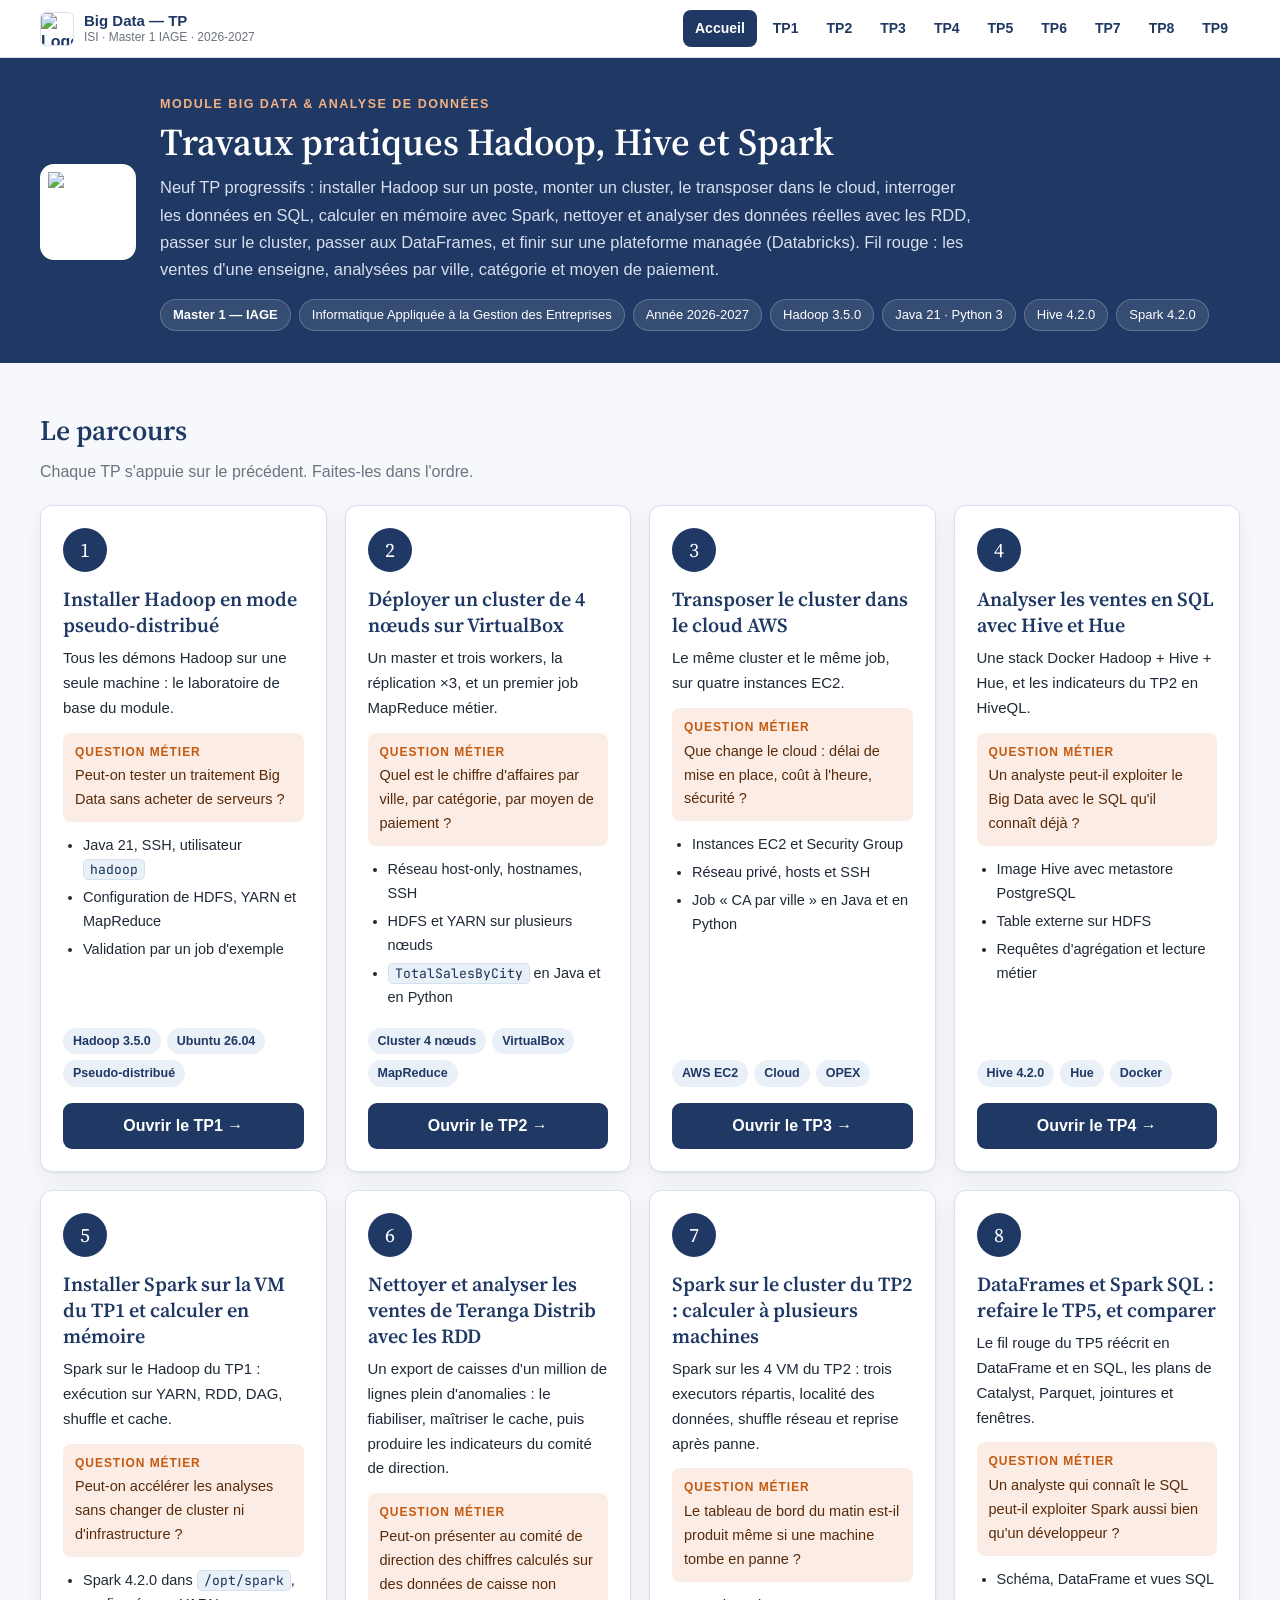
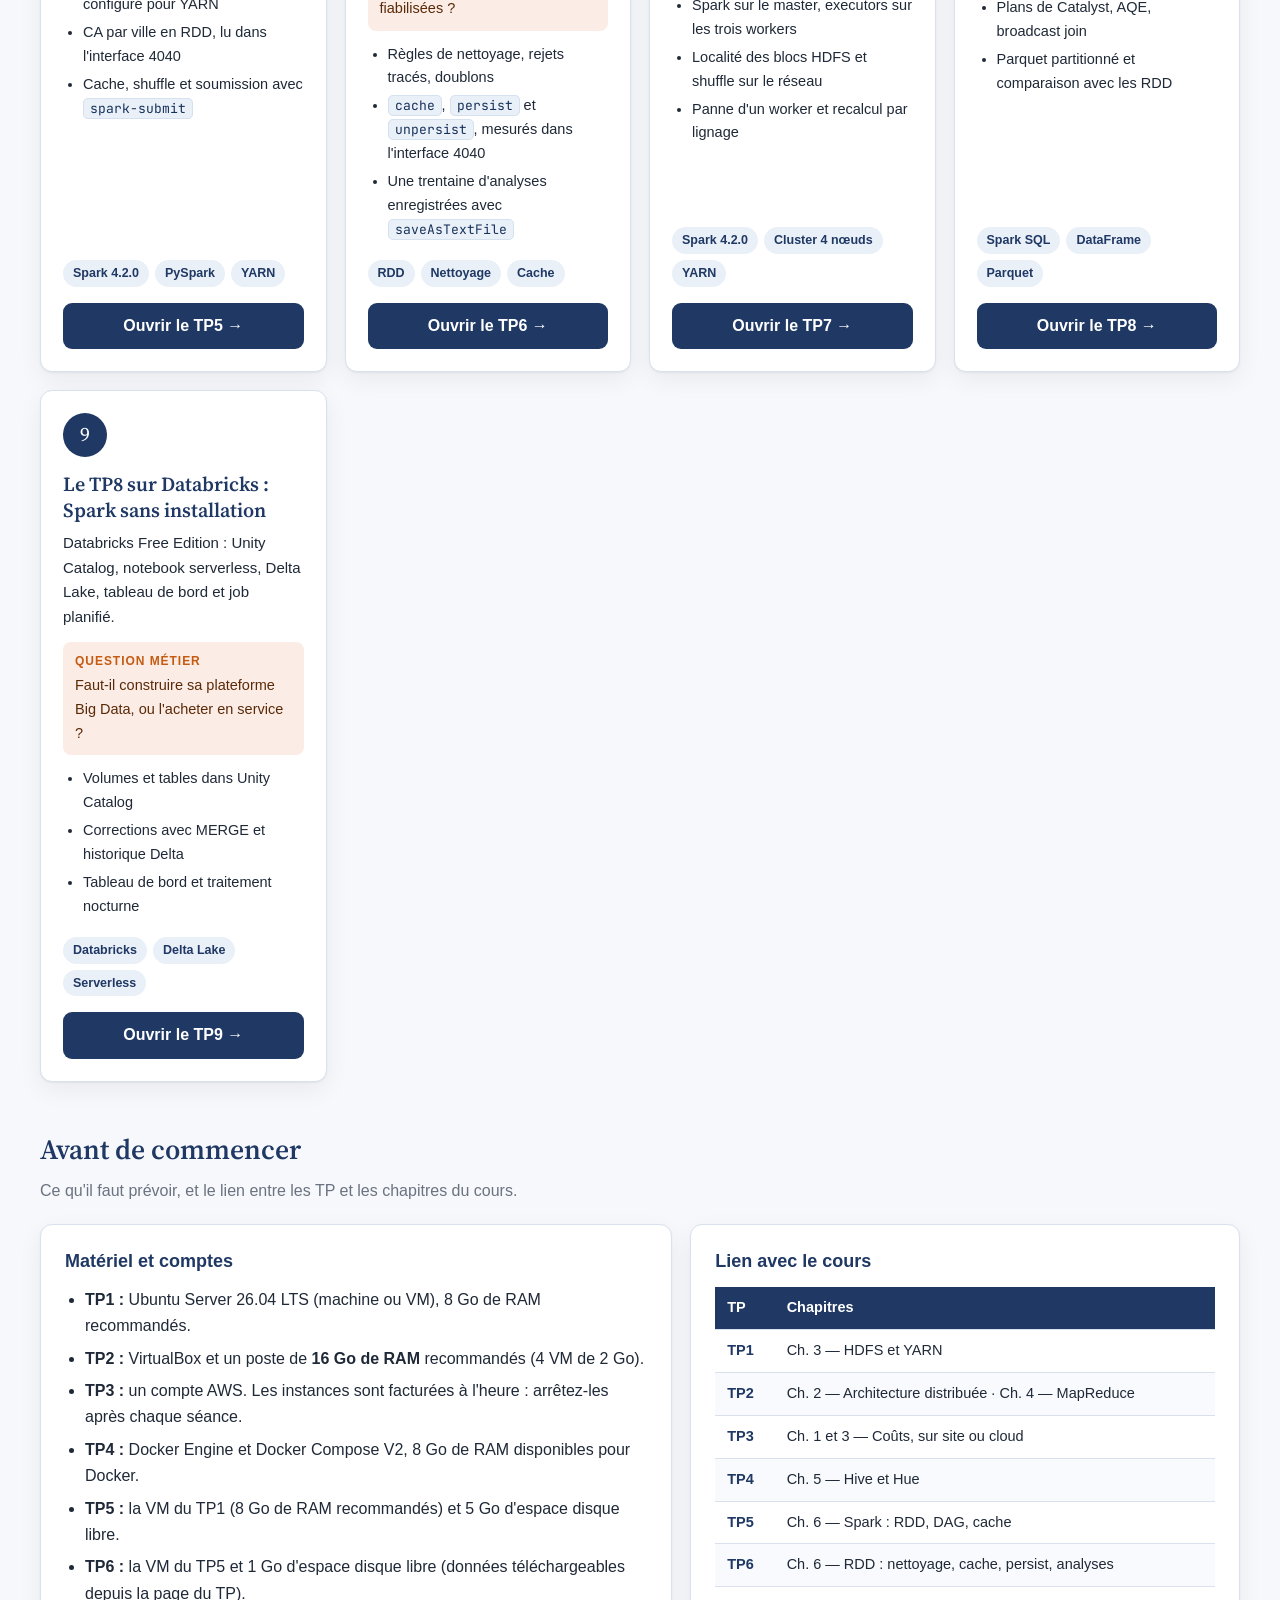
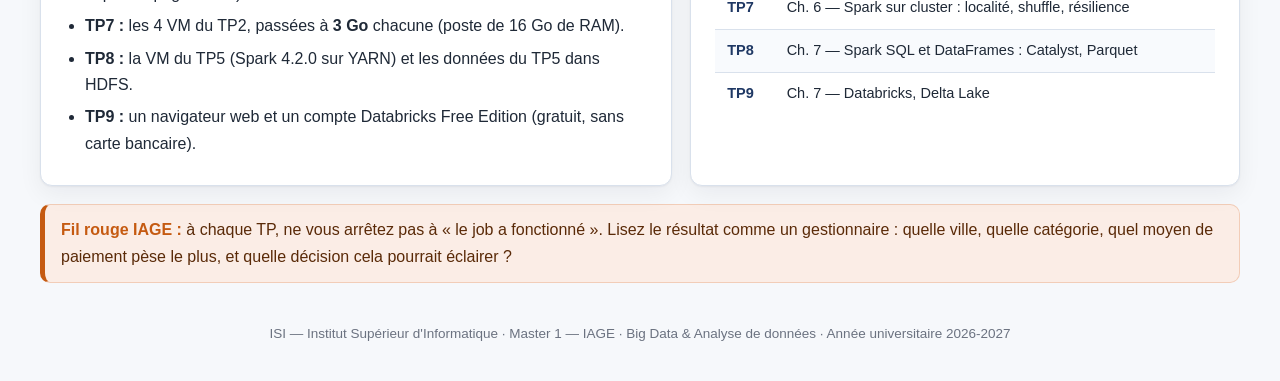
==== commit 5bac7204: "Ajouter TP6 RDD nettoyage et renuméroter les TP suivants jusqu'au TP9 Co-Authored-By: Claude Sonnet " ====
--- a/index.html
+++ b/index.html
@@ -56,6 +56,7 @@
       <a href="tp6.html">TP6</a>
       <a href="tp7.html">TP7</a>
       <a href="tp8.html">TP8</a>
+      <a href="tp9.html">TP9</a>
     </nav>
   </div>
 </header>
@@ -66,7 +67,7 @@
     <div>
       <p class="eyebrow">Module Big Data &amp; Analyse de données</p>
       <h1>Travaux pratiques Hadoop, Hive et Spark</h1>
-      <p class="lead">Huit TP progressifs : installer Hadoop sur un poste, monter un cluster, le transposer dans le cloud, interroger les données en SQL, calculer en mémoire avec Spark sur une machine puis sur le cluster, passer aux DataFrames, et finir sur une plateforme managée (Databricks). Fil rouge : les ventes d'une enseigne, analysées par ville, catégorie et moyen de paiement.</p>
+      <p class="lead">Neuf TP progressifs : installer Hadoop sur un poste, monter un cluster, le transposer dans le cloud, interroger les données en SQL, calculer en mémoire avec Spark, nettoyer et analyser des données réelles avec les RDD, passer sur le cluster, passer aux DataFrames, et finir sur une plateforme managée (Databricks). Fil rouge : les ventes d'une enseigne, analysées par ville, catégorie et moyen de paiement.</p>
       <div class="chips">
         <span class="chip"><b>Master 1 — IAGE</b></span>
         <span class="chip">Informatique Appliquée à la Gestion des Entreprises</span>
@@ -157,6 +158,20 @@
 
     <article class="card tp-card">
       <div class="tp-num">6</div>
+      <h3>Nettoyer et analyser les ventes de Teranga Distrib avec les RDD</h3>
+      <p>Un export de caisses d'un million de lignes plein d'anomalies : le fiabiliser, maîtriser le cache, puis produire les indicateurs du comité de direction.</p>
+      <div class="tp-q"><b>Question métier</b>Peut-on présenter au comité de direction des chiffres calculés sur des données de caisse non fiabilisées ?</div>
+      <ul>
+        <li>Règles de nettoyage, rejets tracés, doublons</li>
+        <li><code>cache</code>, <code>persist</code> et <code>unpersist</code>, mesurés dans l'interface 4040</li>
+        <li>Une trentaine d'analyses enregistrées avec <code>saveAsTextFile</code></li>
+      </ul>
+      <div class="tags"><span class="tag">RDD</span><span class="tag">Nettoyage</span><span class="tag">Cache</span></div>
+      <a class="btn" href="tp6.html">Ouvrir le TP6 →</a>
+    </article>
+
+    <article class="card tp-card">
+      <div class="tp-num">7</div>
       <h3>Spark sur le cluster du TP2 : calculer à plusieurs machines</h3>
       <p>Spark sur les 4 VM du TP2 : trois executors répartis, localité des données, shuffle réseau et reprise après panne.</p>
       <div class="tp-q"><b>Question métier</b>Le tableau de bord du matin est-il produit même si une machine tombe en panne ?</div>
@@ -166,11 +181,11 @@
         <li>Panne d'un worker et recalcul par lignage</li>
       </ul>
       <div class="tags"><span class="tag">Spark 4.2.0</span><span class="tag">Cluster 4 nœuds</span><span class="tag">YARN</span></div>
-      <a class="btn" href="tp6.html">Ouvrir le TP6 →</a>
-    </article>
-
-    <article class="card tp-card">
-      <div class="tp-num">7</div>
+      <a class="btn" href="tp7.html">Ouvrir le TP7 →</a>
+    </article>
+
+    <article class="card tp-card">
+      <div class="tp-num">8</div>
       <h3>DataFrames et Spark SQL : refaire le TP5, et comparer</h3>
       <p>Le fil rouge du TP5 réécrit en DataFrame et en SQL, les plans de Catalyst, Parquet, jointures et fenêtres.</p>
       <div class="tp-q"><b>Question métier</b>Un analyste qui connaît le SQL peut-il exploiter Spark aussi bien qu'un développeur ?</div>
@@ -180,12 +195,12 @@
         <li>Parquet partitionné et comparaison avec les RDD</li>
       </ul>
       <div class="tags"><span class="tag">Spark SQL</span><span class="tag">DataFrame</span><span class="tag">Parquet</span></div>
-      <a class="btn" href="tp7.html">Ouvrir le TP7 →</a>
-    </article>
-
-    <article class="card tp-card">
-      <div class="tp-num">8</div>
-      <h3>Le TP7 sur Databricks : Spark sans installation</h3>
+      <a class="btn" href="tp8.html">Ouvrir le TP8 →</a>
+    </article>
+
+    <article class="card tp-card">
+      <div class="tp-num">9</div>
+      <h3>Le TP8 sur Databricks : Spark sans installation</h3>
       <p>Databricks Free Edition : Unity Catalog, notebook serverless, Delta Lake, tableau de bord et job planifié.</p>
       <div class="tp-q"><b>Question métier</b>Faut-il construire sa plateforme Big Data, ou l'acheter en service ?</div>
       <ul>
@@ -194,7 +209,7 @@
         <li>Tableau de bord et traitement nocturne</li>
       </ul>
       <div class="tags"><span class="tag">Databricks</span><span class="tag">Delta Lake</span><span class="tag">Serverless</span></div>
-      <a class="btn" href="tp8.html">Ouvrir le TP8 →</a>
+      <a class="btn" href="tp9.html">Ouvrir le TP9 →</a>
     </article>
   </div>
 
@@ -209,9 +224,10 @@
         <li><strong>TP3 :</strong> un compte AWS. Les instances sont facturées à l'heure : arrêtez-les après chaque séance.</li>
         <li><strong>TP4 :</strong> Docker Engine et Docker Compose V2, 8 Go de RAM disponibles pour Docker.</li>
         <li><strong>TP5 :</strong> la VM du TP1 (8 Go de RAM recommandés) et 5 Go d'espace disque libre.</li>
-        <li><strong>TP6 :</strong> les 4 VM du TP2, passées à <strong>3 Go</strong> chacune (poste de 16 Go de RAM).</li>
-        <li><strong>TP7 :</strong> la VM du TP5 (Spark 4.2.0 sur YARN) et les données du TP5 dans HDFS.</li>
-        <li><strong>TP8 :</strong> un navigateur web et un compte Databricks Free Edition (gratuit, sans carte bancaire).</li>
+        <li><strong>TP6 :</strong> la VM du TP5 et 1 Go d'espace disque libre (données téléchargeables depuis la page du TP).</li>
+        <li><strong>TP7 :</strong> les 4 VM du TP2, passées à <strong>3 Go</strong> chacune (poste de 16 Go de RAM).</li>
+        <li><strong>TP8 :</strong> la VM du TP5 (Spark 4.2.0 sur YARN) et les données du TP5 dans HDFS.</li>
+        <li><strong>TP9 :</strong> un navigateur web et un compte Databricks Free Edition (gratuit, sans carte bancaire).</li>
       </ul>
     </div>
     <div class="card">
@@ -224,9 +240,10 @@
           <tr><td>TP3</td><td>Ch. 1 et 3 — Coûts, sur site ou cloud</td></tr>
           <tr><td>TP4</td><td>Ch. 5 — Hive et Hue</td></tr>
           <tr><td>TP5</td><td>Ch. 6 — Spark : RDD, DAG, cache</td></tr>
-          <tr><td>TP6</td><td>Ch. 6 — Spark sur cluster : localité, shuffle, résilience</td></tr>
-          <tr><td>TP7</td><td>Ch. 7 — Spark SQL et DataFrames : Catalyst, Parquet</td></tr>
-          <tr><td>TP8</td><td>Ch. 7 — Databricks, Delta Lake</td></tr>
+          <tr><td>TP6</td><td>Ch. 6 — RDD : nettoyage, cache, persist, analyses</td></tr>
+          <tr><td>TP7</td><td>Ch. 6 — Spark sur cluster : localité, shuffle, résilience</td></tr>
+          <tr><td>TP8</td><td>Ch. 7 — Spark SQL et DataFrames : Catalyst, Parquet</td></tr>
+          <tr><td>TP9</td><td>Ch. 7 — Databricks, Delta Lake</td></tr>
         </tbody>
       </table>
     </div>
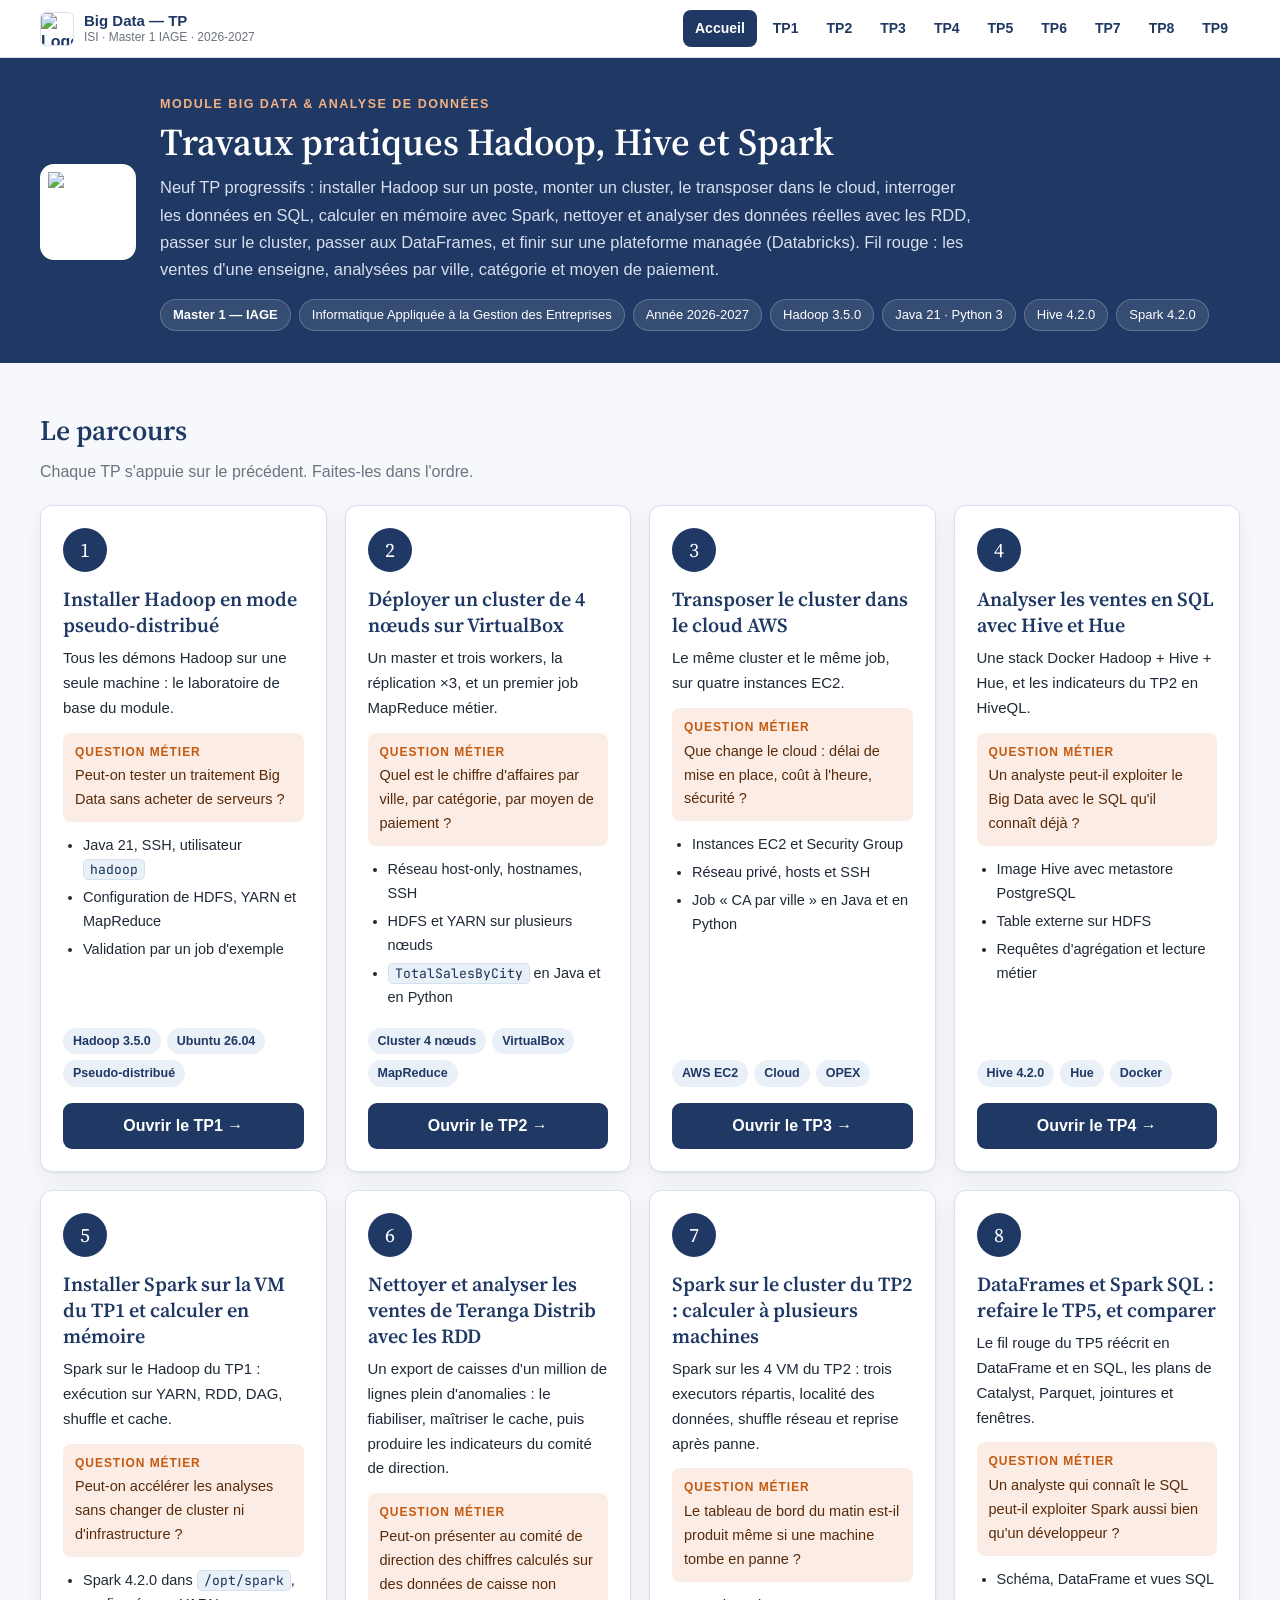
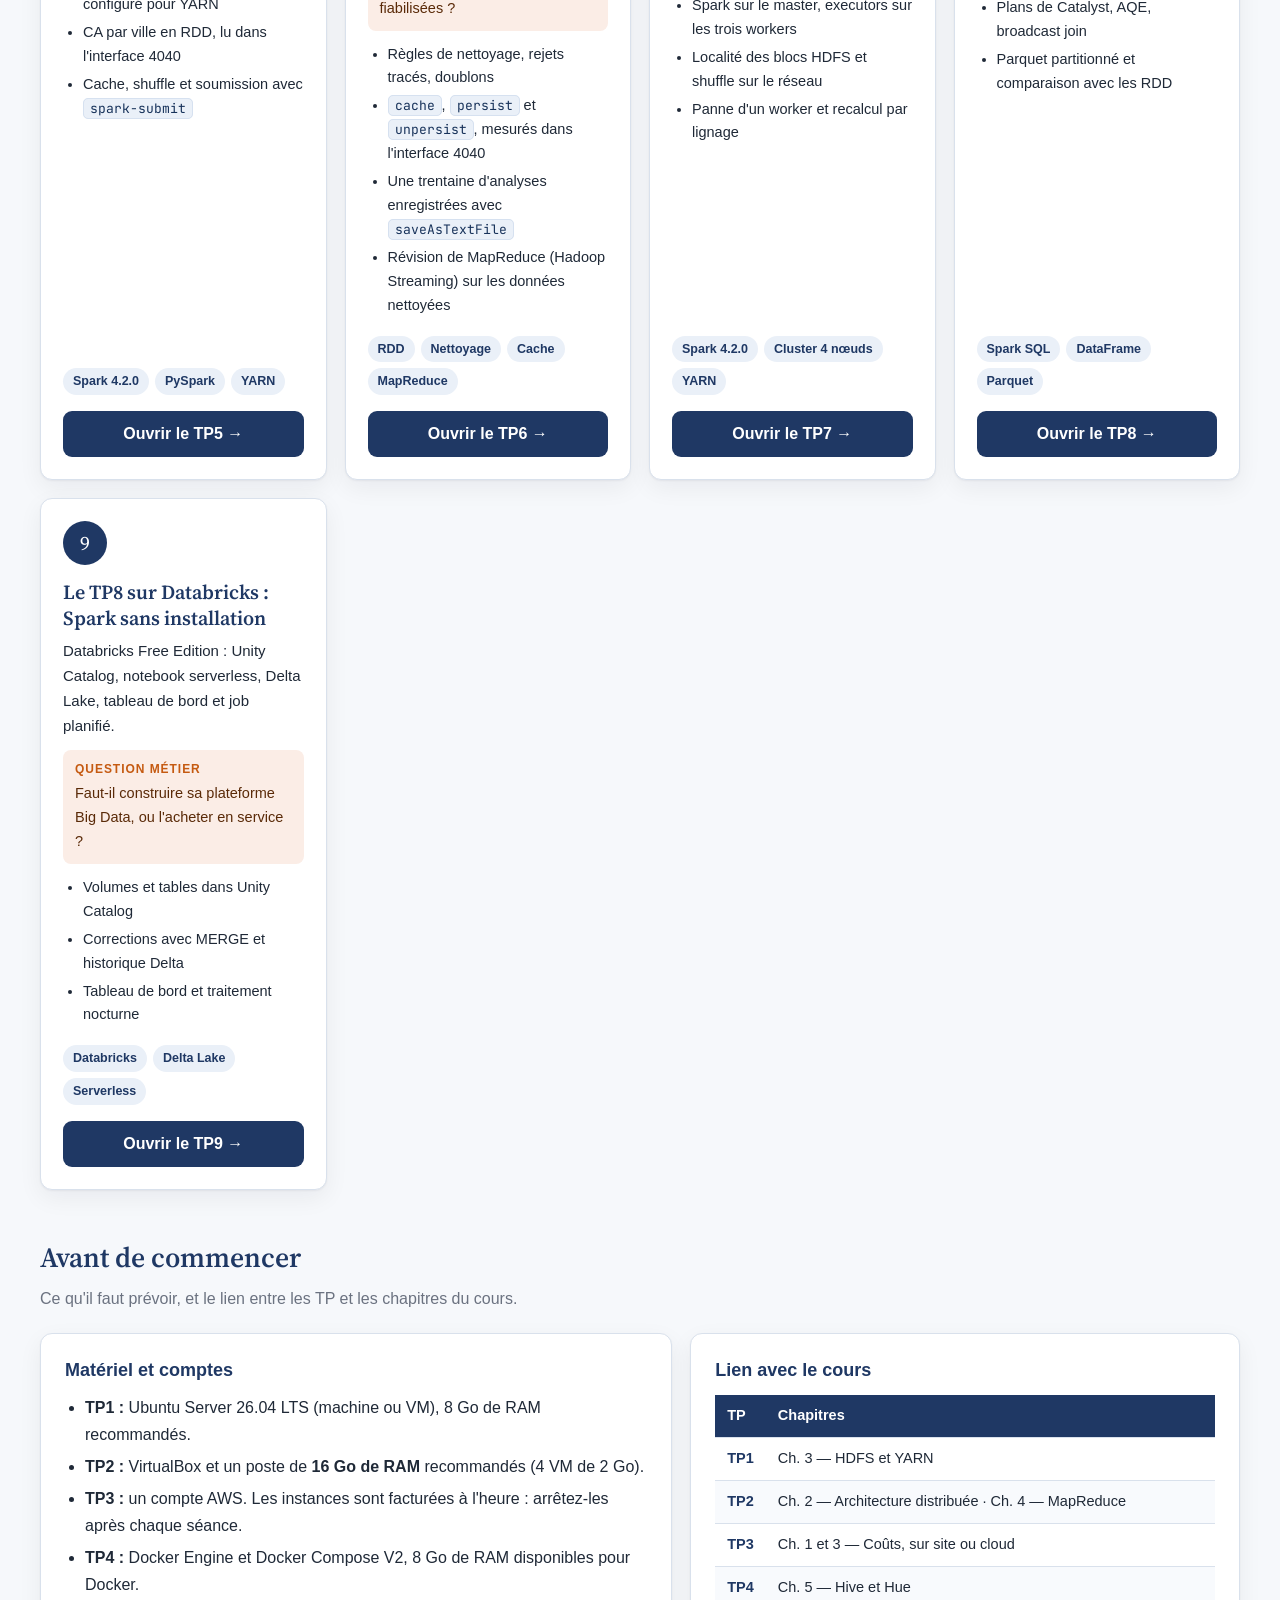
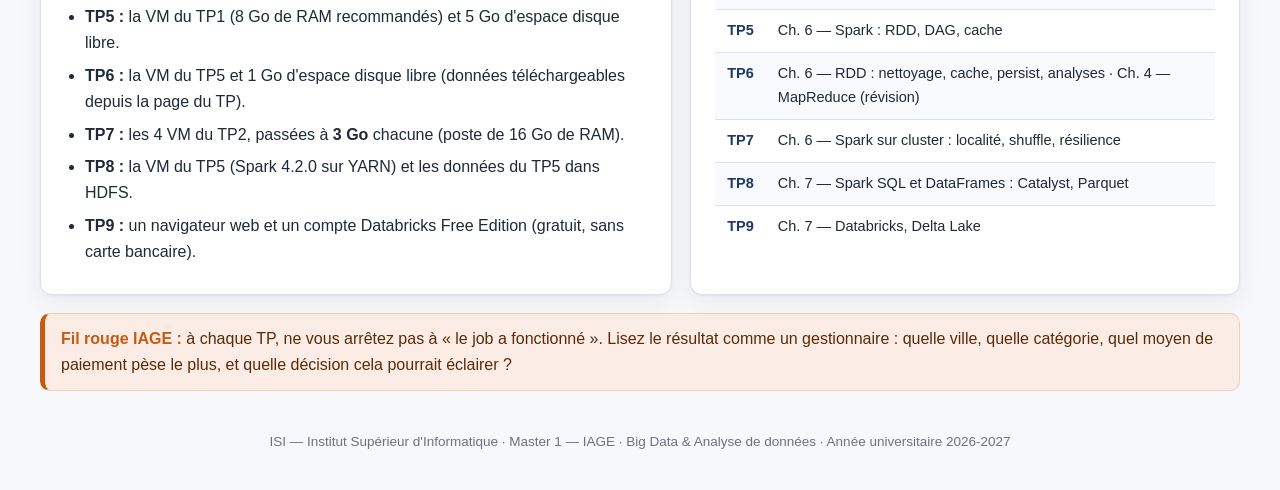
==== commit a9589b6e: "Mettre à jour index.html et tp6.html Co-Authored-By: Claude Sonnet 4.6 <noreply@anthropic.com>" ====
--- a/index.html
+++ b/index.html
@@ -165,8 +165,9 @@
         <li>Règles de nettoyage, rejets tracés, doublons</li>
         <li><code>cache</code>, <code>persist</code> et <code>unpersist</code>, mesurés dans l'interface 4040</li>
         <li>Une trentaine d'analyses enregistrées avec <code>saveAsTextFile</code></li>
-      </ul>
-      <div class="tags"><span class="tag">RDD</span><span class="tag">Nettoyage</span><span class="tag">Cache</span></div>
+        <li>Révision de MapReduce (Hadoop Streaming) sur les données nettoyées</li>
+      </ul>
+      <div class="tags"><span class="tag">RDD</span><span class="tag">Nettoyage</span><span class="tag">Cache</span><span class="tag">MapReduce</span></div>
       <a class="btn" href="tp6.html">Ouvrir le TP6 →</a>
     </article>
 
@@ -240,7 +241,7 @@
           <tr><td>TP3</td><td>Ch. 1 et 3 — Coûts, sur site ou cloud</td></tr>
           <tr><td>TP4</td><td>Ch. 5 — Hive et Hue</td></tr>
           <tr><td>TP5</td><td>Ch. 6 — Spark : RDD, DAG, cache</td></tr>
-          <tr><td>TP6</td><td>Ch. 6 — RDD : nettoyage, cache, persist, analyses</td></tr>
+          <tr><td>TP6</td><td>Ch. 6 — RDD : nettoyage, cache, persist, analyses · Ch. 4 — MapReduce (révision)</td></tr>
           <tr><td>TP7</td><td>Ch. 6 — Spark sur cluster : localité, shuffle, résilience</td></tr>
           <tr><td>TP8</td><td>Ch. 7 — Spark SQL et DataFrames : Catalyst, Parquet</td></tr>
           <tr><td>TP9</td><td>Ch. 7 — Databricks, Delta Lake</td></tr>
